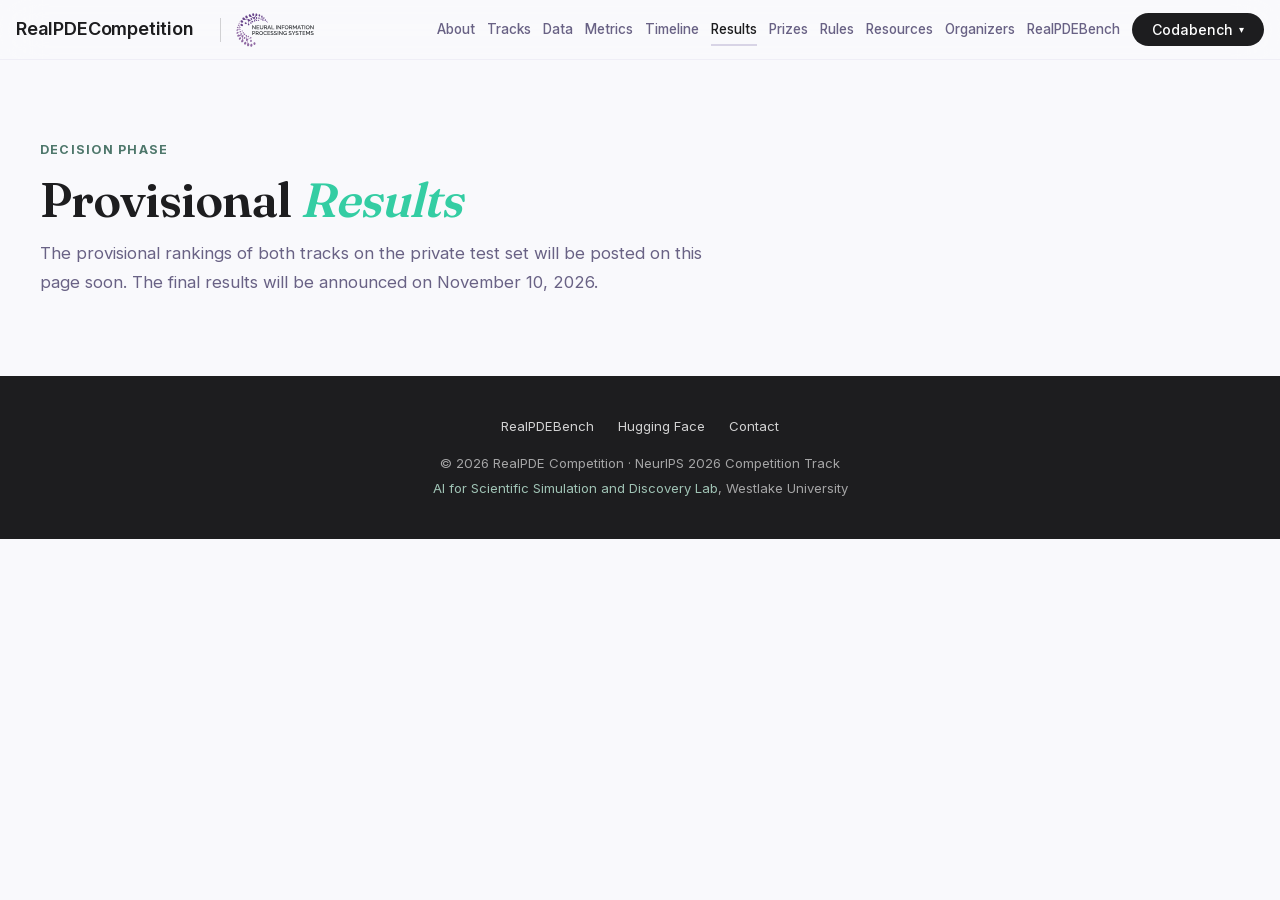
==== results.html @ 7d71b5bf "decision phase: hero track buttons turn grey with no menu now that participation has closed; the Joi" ====
<!DOCTYPE html>
<html lang="en">
<head>
  <meta charset="UTF-8">
  <meta name="viewport" content="width=device-width, initial-scale=1.0">
  <title>Provisional Results — RealPDE Competition — NeurIPS 2026</title>
  <meta name="description" content="Provisional Decision Phase results of the NeurIPS 2026 RealPDE Competition: rankings and total scores of both tracks on the private test set, to be posted on this page.">
  <meta property="og:title" content="Provisional Results — RealPDE Competition">
  <meta property="og:description" content="Provisional Decision Phase results of the NeurIPS 2026 RealPDE Competition: rankings and total scores of both tracks on the private test set, to be posted on this page.">
  <meta property="og:type" content="website">
  <meta property="og:url" content="https://realpdecompetition.github.io/results.html">
  <meta name="twitter:card" content="summary">

  <link rel="preload" as="font" type="font/woff2" href="fonts/fraunces.woff2" crossorigin>
  <link rel="preload" as="font" type="font/woff2" href="fonts/inter.woff2" crossorigin>
  <style>
    @font-face { font-family: 'Fraunces'; font-style: normal; font-weight: 400 700; font-display: swap; src: url('fonts/fraunces.woff2') format('woff2'); }
    @font-face { font-family: 'Inter'; font-style: normal; font-weight: 400 700; font-display: swap; src: url('fonts/inter.woff2') format('woff2'); }
  </style>
  <link rel="stylesheet" href="styles.css">
</head>
<body>

<!-- ==================== NAVBAR ==================== -->
<nav class="navbar">
  <div class="navbar-inner">
    <div class="navbar-brand-group">
      <a href="./" class="navbar-brand">RealPDECompetition</a>
      <span class="navbar-brand-sep" aria-hidden="true"></span>
      <a class="navbar-conf-logo" href="https://neurips.cc/" target="_blank" rel="noopener" aria-label="NeurIPS">
        <img src="img/neurips-logo.svg" alt="NeurIPS, Neural Information Processing Systems">
      </a>
    </div>
    <button class="nav-toggle" type="button" aria-label="Menu" aria-expanded="false" aria-controls="nav-links">
      <span></span><span></span><span></span>
    </button>
    <div class="nav-links" id="nav-links">
      <a href="./#about">About</a>
      <a href="./#tracks">Tracks</a>
      <a href="./#data">Data</a>
      <a href="./#metrics">Metrics</a>
      <a href="./#timeline">Timeline</a>
      <a href="results.html" aria-current="page">Results</a>
      <a href="./#prizes">Prizes</a>
      <a href="./#rules">Rules</a>
      <a href="./#resources">Resources</a>
      <a href="./#organizers">Organizers</a>
      <a href="https://realpdebench.github.io" target="_blank">RealPDEBench</a>
      <div class="nav-submit">
        <button type="button" class="btn-nav nav-submit-toggle" aria-haspopup="true">Codabench <span class="nav-caret" aria-hidden="true">▾</span></button>
        <div class="nav-submit-menu" role="menu">
          <div class="nav-submit-group" role="presentation">Track 1 · Sim2Real</div>
          <span class="nav-submit-closed" role="menuitem" aria-disabled="true">Registration closed</span>
          <a href="https://www.codabench.org/competitions/17363/" target="_blank" rel="noopener" role="menuitem">Codabench</a>
          <div class="nav-submit-divider" role="separator"></div>
          <div class="nav-submit-group" role="presentation">Track 2 · LTTTA</div>
          <span class="nav-submit-closed" role="menuitem" aria-disabled="true">Registration closed</span>
          <a href="https://www.codabench.org/competitions/17385/" target="_blank" rel="noopener" role="menuitem">Codabench</a>
        </div>
      </div>
    </div>
  </div>
</nav>


<div class="rp-scale-outer">
<div class="rp-scale-inner">

<section class="section results-head" id="results">
  <div class="section-inner">
    <div class="section-label">Decision Phase</div>
    <h1 class="section-title">Provisional <em>Results</em></h1>
    <p class="section-subtitle">The provisional rankings of both tracks on the private test set will be posted on this page soon. The final results will be announced on November 10, 2026.</p>
  </div>
</section>

<!-- ==================== FOOTER ==================== -->
<footer>
  <div class="footer-inner">
    <div class="footer-links">
      <a href="https://realpdebench.github.io" target="_blank">RealPDEBench</a>
      <a href="https://huggingface.co/datasets/AI4Science-WestlakeU/RealPDEBench" target="_blank">Hugging Face</a>
      <a href="mailto:realpde-competition@googlegroups.com">Contact</a>
    </div>
    <p>&copy; 2026 RealPDE Competition &middot; NeurIPS 2026 Competition Track</p>
    <p style="margin-top: 4px;">
      <a href="https://ai4s.lab.westlake.edu.cn/" target="_blank" rel="noopener">AI for Scientific Simulation and Discovery Lab</a>, Westlake University
    </p>
  </div>
</footer>

</div>
</div>

<script src="script.js"></script>

</body>
</html>
---- styles.css ----
/* ========================================
   DESIGN TOKENS
   ======================================== */
:root {
  /* Color Palette (matching RealPDEBench) */
  --lavender-main: #D8D4E6;
  --lavender-light: #EBE9F5;
  --lavender-dark: #B6B1CA;
  --surface: #F9F9FC;
  --slate: #696285;
  --carbon: #1D1D1F;
  --platinum: #F5F5F7;

  /* Accent (low-saturation mint) */
  --mint-light: #BFD9CF;
  --mint-mid: #9FC2B4;
  --mint-dark: #4E776B;

  /* Accent (mint-green, matching RealPDEBench) */
  --accent: #4E776B;
  --accent-mid: #9FC2B4;
  --accent-bright: #34cda3;

  /* Medals */
  --gold: #D4A853;
  --silver: #A8A8A8;
  --bronze: #CD7F32;

  /* Typography */
  --font-sans: "Inter", -apple-system, BlinkMacSystemFont, "Segoe UI", Roboto, sans-serif;
  --font-serif: "Fraunces", ui-serif, Georgia, serif;

  /* Layout */
  --max-w: 1200px;
  --spacing-xl: 120px;
  --spacing-lg: 80px;
  --spacing-md: 40px;
  --spacing-sm: 24px;
}

/* ========================================
   RESET & BASE
   ======================================== */
*, *::before, *::after { box-sizing: border-box; margin: 0; padding: 0; }
html { scroll-behavior: smooth; }

body {
  font-family: var(--font-sans);
  color: var(--carbon);
  background: var(--surface);
  line-height: 1.6;
  -webkit-font-smoothing: antialiased;
  padding-top: 60px;
  /* clip (not hidden) so iOS Safari doesn't establish a scroll context that
     blocks vertical pan when combined with the rp-scale wrapper. */
  overflow-x: clip;
}

h1, h2, h3, h4 {
  font-family: var(--font-serif);
  font-optical-sizing: auto;
  line-height: 1.15;
}

a { color: var(--accent); text-decoration: none; }
a:hover { text-decoration: underline; }
img { max-width: 100%; display: block; }

::selection {
  background: var(--lavender-main);
  color: var(--carbon);
}

/* ========================================
   NAVBAR
   ======================================== */
.navbar {
  position: fixed;
  top: 0; left: 0; right: 0;
  z-index: 1000;
  background: rgba(249, 249, 252, 0.85);
  backdrop-filter: blur(20px);
  -webkit-backdrop-filter: blur(20px);
  border-bottom: 1px solid rgba(216, 212, 230, 0.3);
  height: 60px;
}

.navbar-inner {
  max-width: 1400px;
  margin: 0 auto;
  padding: 0 24px;
  height: 100%;
  display: flex;
  align-items: center;
  justify-content: space-between;
}

/* Brand + official NeurIPS lockup co-brand (original colors) */
.navbar-brand-group { display: flex; align-items: center; gap: 14px; min-width: 0; }
.navbar-brand-sep { width: 1px; height: 24px; background: rgba(29, 29, 31, 0.18); flex: none; }
.navbar-conf-logo { display: block; flex: none; }
.navbar-conf-logo img { display: block; height: 36px; width: auto; }

.navbar-brand {
  font-family: var(--font-sans);
  font-weight: 600;
  font-size: 1.125rem;
  color: var(--carbon);
  text-decoration: none;
  white-space: nowrap;
  letter-spacing: -0.01em;
  margin-right: 24px;
}

.nav-links {
  display: flex;
  gap: 24px;
  align-items: center;
}

.nav-links a {
  font-size: 0.875rem;
  font-weight: 500;
  color: var(--slate);
  text-decoration: none;
  position: relative;
  transition: color 0.2s ease;
}

.nav-links a:hover {
  color: var(--carbon);
  text-decoration: none;
}

/* Underline hover animation (matching RealPDEBench) */
.nav-links a:not(.btn-nav)::after {
  content: '';
  position: absolute;
  bottom: -6px;
  left: 0; right: 0;
  height: 2px;
  background: var(--lavender-main);
  transform: scaleX(0);
  transition: transform 0.3s ease;
}

.nav-links a:not(.btn-nav):hover::after {
  transform: scaleX(1);
}

/* Nav CTA button — pill-shaped, carbon */
.nav-links .btn-nav {
  background: var(--carbon);
  color: #fff;
  padding: 8px 20px;
  border-radius: 100px;
  font-weight: 500;
  transition: all 0.3s ease;
}

.nav-links .btn-nav:hover {
  transform: scale(1.02);
  box-shadow: 0 6px 20px rgba(29, 29, 31, 0.2);
  color: #fff;
}

/* Submit dropdown — single-line light rows per track */
.nav-submit { position: relative; display: inline-flex; }
.nav-submit-toggle {
  display: inline-flex; align-items: center; gap: 6px;
  border: none; cursor: pointer; font-family: inherit;
  font-size: 0.875rem; font-weight: 500;
}
.nav-caret { font-size: 0.7em; line-height: 1; transition: transform 0.3s ease; }
.nav-submit:hover .nav-caret,
.nav-submit:focus-within .nav-caret { transform: rotate(180deg); }

.nav-submit-menu {
  position: absolute; top: 100%; right: 0;
  margin-top: 12px; min-width: 236px;
  background: #fff;
  border: 1px solid rgba(216, 212, 230, 0.6);
  border-radius: 16px;
  box-shadow: 0 16px 40px rgba(29, 29, 31, 0.14);
  padding: 8px;
  display: flex; flex-direction: column; gap: 4px;
  opacity: 0; visibility: hidden; transform: translateY(-6px);
  transition: opacity 0.2s ease, transform 0.2s ease, visibility 0.2s;
  z-index: 200;
}
.nav-submit-menu::before {
  content: ''; position: absolute; top: -12px; left: 0; right: 0; height: 12px;
}
.nav-submit:hover .nav-submit-menu,
.nav-submit:focus-within .nav-submit-menu {
  opacity: 1; visibility: visible; transform: translateY(0);
}

.nav-submit-menu a {
  display: block;
  padding: 10px 14px; border-radius: 11px;
  font-size: 0.9rem; font-weight: 600; color: var(--carbon);
  text-decoration: none; white-space: nowrap;
}
.nav-links .nav-submit-menu a::after { display: none; }
.nav-submit-menu a:hover { background: var(--lavender-light); color: var(--carbon); }
.nav-submit-menu .nav-submit-closed {
  display: block;
  padding: 10px 14px; border-radius: 11px;
  font-size: 0.9rem; font-weight: 600; color: rgba(29, 29, 31, 0.45);
  white-space: nowrap; cursor: default;
}
.nav-submit-group {
  padding: 8px 14px 2px;
  font-size: 0.68rem; font-weight: 700; letter-spacing: 0.08em;
  text-transform: uppercase; color: var(--mint-dark);
}
.nav-submit-divider { height: 1px; margin: 4px 8px 0; background: var(--lavender-light); }

@media (max-width: 1200px) {
  .nav-submit { position: static; display: block; }
  .nav-submit-toggle { display: none; }
  .nav-submit-menu {
    position: static; opacity: 1; visibility: visible; transform: none;
    margin: 0; min-width: 0; padding: 0;
    background: transparent; border: none; box-shadow: none;
  }
  .nav-submit-menu::before { display: none; }
  .nav-links .nav-submit-menu a { padding: 14px 24px; border-radius: 0; }
  .nav-submit-menu a:hover { background: var(--lavender-light); }
}

/* Menu open: pin the page so a swipe over the drawer can't scroll the content behind it.
   overscroll-behavior on the drawer only covers the case where the drawer itself scrolls;
   WebKit still chains a swipe through to the page when the drawer has nothing to scroll,
   so the lock has to come from the page side. */
html.nav-open, html.nav-open body { overflow: hidden; }

/* Mobile hamburger */
.nav-toggle {
  display: none;
  background: none;
  border: none;
  cursor: pointer;
  padding: 8px;
}

.nav-toggle span {
  display: block;
  width: 20px;
  height: 2px;
  background: var(--carbon);
  margin: 4px 0;
  border-radius: 2px;
  transition: 0.2s;
}

/* ========================================
   BUTTONS (matching RealPDEBench)
   ======================================== */
.btn {
  display: inline-flex;
  align-items: center;
  gap: 10px;
  padding: 14px 32px;
  border-radius: 100px;
  font-weight: 500;
  font-size: 1rem;
  transition: all 0.3s ease;
  text-decoration: none;
  border: none;
  cursor: pointer;
}

.btn:hover { text-decoration: none; }

.btn-primary {
  background: var(--carbon);
  color: #fff;
}

.btn-primary:hover {
  transform: scale(1.02);
  box-shadow: 0 10px 30px rgba(29, 29, 31, 0.2);
  color: #fff;
}

.btn-outline {
  color: var(--slate);
  background: transparent;
  border: 2px solid var(--lavender-main);
  padding: 12px 32px;
}

.btn-outline:hover {
  background: var(--lavender-light);
  border-color: var(--lavender-dark);
  color: var(--carbon);
}

/* ========================================
   HERO
   ======================================== */
.hero {
  padding: 64px 24px var(--spacing-lg);
  position: relative;
  /* x stays clipped (flow canvas edges); y must stay visible so the
     hero CTA cascade can hang below the section edge */
  overflow-x: clip;
  overflow-y: visible;
  z-index: 2;
}

#hero-flow {
  position: absolute;
  top: 0;
  left: 0;
  width: 100%;
  height: 100%;
  pointer-events: none;
  z-index: 0;
}

.hero-inner {
  position: relative;
  z-index: 1;
  max-width: var(--max-w);
  margin: 0 auto;
}

/* Subtle gradient background */
.hero::before {
  content: '';
  position: absolute;
  inset: 0;
  background: radial-gradient(ellipse 80% 60% at 30% 40%, rgba(216, 212, 230, 0.35) 0%, transparent 70%);
  pointer-events: none;
}

/* Section pre-label */
/* Solid mint pill: as plain slate text this line disappeared into the flow-field
   background, and the NeurIPS venue is the hero's strongest credential. */
.hero-badge {
  display: inline-flex;
  align-items: center;
  gap: 9px;
  color: #fff;
  background: var(--accent-bright);
  font-size: 1.05rem;
  font-weight: 700;
  text-transform: uppercase;
  letter-spacing: 0.1em;
  padding: 11px 24px;
  border-radius: 100px;
  box-shadow: 0 8px 26px rgba(52, 205, 163, 0.38);
  margin-bottom: 26px;
}

.hero-badge svg { color: #fff; }

@media (max-width: 768px) {
  .hero-badge {
    font-size: 0.9rem;
    padding: 9px 18px;
    letter-spacing: 0.08em;
  }
}

.hero h1 {
  font-family: var(--font-serif);
  font-size: clamp(3rem, 11vw, 8.5rem);
  font-weight: 500;
  letter-spacing: -0.025em;
  line-height: 0.95;
  margin: 0.4rem 0 1.5rem;
  color: var(--carbon);
}
.hero h1 br { display: block; }

.hero h1 .hero-gradient-mint {
  background: linear-gradient(135deg,
    var(--mint-light) 0%,
    var(--mint-mid) 55%,
    var(--mint-dark) 100%);
  -webkit-background-clip: text;
  -webkit-text-fill-color: transparent;
  background-clip: text;
  color: transparent;
}

.hero-sub {
  font-size: clamp(1.05rem, 2vw, 1.35rem);
  color: var(--carbon);
  opacity: 0.7;
  max-width: 760px;
  line-height: 2.0;
  font-weight: 500;
  margin-bottom: 2rem;
}

/* Per-line faint white wash so canvas particles still show through, but text contrast lifts.
   box-decoration-break: clone hugs each wrapped line individually. */
.hero-sub-text {
  background: rgba(255, 255, 255, 0.20);
  padding: 4px 12px;
  border-radius: 4px;
  -webkit-box-decoration-break: clone;
  box-decoration-break: clone;
  -webkit-backdrop-filter: blur(5px);
  backdrop-filter: blur(5px);
}

/* Countdown */
.countdown-wrap {
  display: flex;
  gap: 14px;
  margin-bottom: 2.5rem;
  flex-wrap: wrap;
}

.countdown-item {
  background: white;
  border-radius: 14px;
  padding: 14px 20px;
  min-width: 88px;
  text-align: center;
  box-shadow: 0 2px 12px rgba(0, 0, 0, 0.05);
  border: 1px solid var(--lavender-light);
}

.countdown-num {
  font-family: var(--font-serif);
  font-size: 2rem;
  font-weight: 700;
  color: var(--carbon);
  line-height: 1;
}

.countdown-label {
  font-size: 0.72rem;
  color: var(--slate);
  text-transform: uppercase;
  letter-spacing: 0.06em;
  margin-top: 4px;
}

.countdown-target {
  font-size: 0.88rem;
  color: var(--slate);
  margin-bottom: 10px;
  font-weight: 500;
}

.hero-actions {
  display: flex;
  gap: 1rem;
  flex-wrap: wrap;
}

/* Hero CTA cascade: click a track button to reveal Register (form) + Codabench */
.cta-cascade { position: relative; display: inline-flex; width: 270px; }
.cta-toggle {
  display: inline-flex; align-items: center; justify-content: center; gap: 8px;
  width: 100%;
  text-transform: uppercase;
  letter-spacing: 0.05em;
  font-size: 0.92rem;
}
.cta-caret { font-size: 0.95em; line-height: 1; transition: transform 0.3s ease; }
.cta-cascade.open .cta-caret { transform: rotate(180deg); }
.cta-menu {
  position: absolute; top: 100%; left: 0;
  padding-top: 8px; width: 100%;
  display: flex; flex-direction: column; gap: 6px;
  z-index: 150;
  pointer-events: none;
}
.cta-cascade.open .cta-menu,
.cta-cascade:focus-within .cta-menu { pointer-events: auto; }
.cta-menu > a,
.cta-menu > .cta-soon {
  display: block; width: 100%; box-sizing: border-box;
  padding: 14px 20px; border-radius: 100px;
  background: var(--carbon); color: #fff;
  font-size: 1rem; font-weight: 500;
  text-decoration: none; white-space: nowrap; text-align: center;
  opacity: 0; visibility: hidden; transform: translateY(-10px);
  transition: all 0.3s ease;
}
.cta-menu > *:nth-child(2) { transition-delay: 0.06s; }
.cta-cascade.open .cta-menu > a,
.cta-cascade.open .cta-menu > .cta-soon,
.cta-cascade:focus-within .cta-menu > a,
.cta-cascade:focus-within .cta-menu > .cta-soon {
  opacity: 1; visibility: visible; transform: translateY(0);
}
.cta-cascade:focus-within .cta-caret { transform: rotate(180deg); }
.cta-menu > .cta-closed { background: rgba(29, 29, 31, 0.45); cursor: default; }
@media (hover: hover) and (pointer: fine) {
  .cta-cascade:hover .cta-menu { pointer-events: auto; }
  .cta-cascade:hover .cta-menu > a,
  .cta-cascade:hover .cta-menu > .cta-soon {
    opacity: 1; visibility: visible; transform: translateY(0);
  }
  .cta-cascade:hover .cta-caret { transform: rotate(180deg); }
}
.cta-menu > a:hover {
  transform: scale(1.02);
  box-shadow: 0 10px 30px rgba(29, 29, 31, 0.2);
  color: #fff;
}
.cta-soon { opacity: 0.55; cursor: not-allowed; }

.tag-row {
  display: flex;
  gap: 8px;
  margin-top: 1.5rem;
  flex-wrap: wrap;
}

.tag {
  font-size: 0.72rem;
  font-weight: 600;
  padding: 4px 10px;
  border-radius: 6px;
  background: rgba(52, 205, 163, 0.1);
  color: var(--accent-bright);
  border: 1px solid rgba(52, 205, 163, 0.18);
}

/* ========================================
   SECTIONS
   ======================================== */
.section {
  padding: var(--spacing-lg) 24px;
}

.section-inner {
  max-width: var(--max-w);
  margin: 0 auto;
}

.section-alt { background: var(--lavender-light); }
.section-title em {
  font-style: italic;
  font-weight: inherit;
  color: var(--accent-bright);
}

.section-label {
  font-size: 0.78rem;
  font-weight: 700;
  text-transform: uppercase;
  letter-spacing: 0.1em;
  color: var(--accent);
  margin-bottom: 12px;
}

.section-title {
  font-size: clamp(1.8rem, 4vw, 3rem);
  font-weight: 600;
  letter-spacing: -0.02em;
  margin-bottom: 12px;
}

.section-subtitle {
  color: var(--slate);
  margin-bottom: var(--spacing-md);
  max-width: 700px;
  font-size: 1.05rem;
  line-height: 1.7;
}

/* Centered variant */
.text-center { text-align: center; }
.section-title.text-center + .section-subtitle {
  margin-left: auto;
  margin-right: auto;
}

/* ========================================
   FEATURE / INFO CARDS
   ======================================== */
.features-grid {
  display: grid;
  grid-template-columns: repeat(auto-fit, minmax(300px, 1fr));
  gap: 24px;
}

.feature-card {
  background: white;
  border-radius: 20px;
  padding: 32px;
  border: 1px solid var(--lavender-light);
  transition: transform 0.2s, box-shadow 0.2s;
  position: relative;
  overflow: hidden;
}

.feature-card:hover {
  transform: translateY(-3px);
  box-shadow: 0 12px 32px rgba(0, 0, 0, 0.06);
}

.feature-icon {
  position: absolute;
  bottom: -20px;
  right: -20px;
  width: 80%;
  height: 80%;
  display: flex;
  align-items: center;
  justify-content: center;
  font-size: 10rem;
  opacity: 0.08;
  pointer-events: none;
  color: var(--carbon);
  filter: grayscale(1);
}

.feature-card h3 {
  font-size: 1.15rem;
  margin-bottom: 10px;
}

.feature-card p {
  font-size: 0.9rem;
  color: var(--slate);
  line-height: 1.65;
}

/* ========================================
   CITATION
   ======================================== */
.cite-grid {
  display: grid;
  grid-template-columns: repeat(auto-fit, minmax(340px, 1fr));
  gap: 24px;
}

.cite-card {
  background: white;
  border-radius: 20px;
  border: 1px solid var(--lavender-light);
  padding: 24px 24px 20px;
  display: flex;
  flex-direction: column;
}

.cite-card-head {
  display: flex;
  align-items: flex-start;
  gap: 12px;
  margin-bottom: 14px;
}

.cite-card-head h3 {
  font-size: 1.1rem;
  margin-bottom: 2px;
}

.cite-venue {
  display: block;
  font-size: 0.78rem;
  font-weight: 600;
  letter-spacing: 0.02em;
  color: var(--mint-dark);
}

.cite-actions {
  margin-left: auto;
  flex-shrink: 0;
  display: flex;
  align-items: center;
  gap: 8px;
}

.cite-repo {
  display: inline-flex;
  align-items: center;
  gap: 6px;
  border: 1px solid var(--lavender-main);
  border-radius: 100px;
  padding: 6px 14px;
  color: var(--slate);
  font-size: 0.78rem;
  font-weight: 500;
  text-decoration: none;
  transition: all 0.2s ease;
}

.cite-repo:hover {
  border-color: var(--accent);
  color: var(--accent);
}

.cite-repo-icon {
  width: 14px;
  height: 14px;
  flex-shrink: 0;
}

/* .cite-copy carries its own margin-left:auto for the no-sibling case; inside the
   action row that would shove the two buttons apart. */
.cite-actions .cite-copy {
  margin-left: 0;
}

.cite-copy {
  margin-left: auto;
  flex-shrink: 0;
  border: 1px solid var(--lavender-main);
  background: transparent;
  color: var(--slate);
  border-radius: 100px;
  padding: 6px 16px;
  font-family: inherit;
  font-size: 0.78rem;
  font-weight: 500;
  cursor: pointer;
  transition: all 0.2s ease;
}

.cite-copy:hover {
  border-color: var(--mint-mid);
  color: var(--mint-dark);
}

.cite-copy.copied {
  background: var(--accent-bright);
  border-color: var(--accent-bright);
  color: #fff;
}

.cite-bib {
  flex: 1;
  margin: 0;
  background: var(--surface);
  border: 1px solid var(--lavender-light);
  border-radius: 12px;
  padding: 16px 18px;
  font-family: var(--font-mono, "SFMono-Regular", monospace);
  font-size: 0.72rem;
  line-height: 1.6;
  color: var(--carbon);
  white-space: pre-wrap;
  word-break: break-word;
}

/* ========================================
   TRACKS
   ======================================== */
.tracks-grid {
  display: grid;
  grid-template-columns: 1fr 1fr;
  gap: 28px;
}

.track-card {
  background: white;
  border-radius: 20px;
  padding: 36px;
  border: 1px solid var(--lavender-light);
  position: relative;
  overflow: hidden;
}

.track-card::before {
  content: '';
  position: absolute;
  top: 0; left: 0; right: 0;
  height: 4px;
}

.track-card--sim2real::before { background: linear-gradient(90deg, var(--carbon), var(--slate)); }
.track-card--lttta::before { background: linear-gradient(90deg, var(--mint-dark), var(--mint-mid)); }

.track-tag {
  display: inline-block;
  font-size: 0.72rem;
  font-weight: 700;
  text-transform: uppercase;
  letter-spacing: 0.08em;
  padding: 4px 10px;
  border-radius: 6px;
  margin-bottom: 14px;
}

.track-tag--purple { background: rgba(78, 119, 107, 0.1); color: var(--accent); }
.track-tag--mint { background: rgba(78, 119, 107, 0.1); color: var(--mint-dark); }

.track-card h3 { font-size: 1.3rem; margin-bottom: 12px; }
.track-card p { font-size: 0.9rem; color: var(--slate); line-height: 1.7; }
.track-card ul { margin-top: 14px; padding-left: 18px; font-size: 0.9rem; color: var(--slate); }
.track-card ul li { margin-bottom: 8px; line-height: 1.6; }

.track-cta {
  margin-top: 22px;
  padding-top: 20px;
  border-top: 1px solid var(--lavender-light);
}

.tracks-register-note {
  color: var(--slate);
  margin: 0 0 var(--spacing-md);
  max-width: 760px;
  font-size: 0.95rem;
  line-height: 1.7;
}
.tracks-register-note strong { color: var(--mint-dark); font-weight: 600; }

.btn-mint-outline {
  color: var(--mint-dark);
  background: transparent;
  border: 2px solid var(--mint-mid);
  padding: 10px 24px;
  font-size: 0.85rem;
}

.btn-mint-outline:hover {
  background: rgba(78, 119, 107, 0.08);
  border-color: var(--mint-dark);
  color: var(--mint-dark);
}

.track-cta-note {
  margin-top: 12px;
  font-size: 0.8rem;
  color: var(--slate);
  line-height: 1.6;
}

/* ========================================
   TIMELINE
   ======================================== */
.timeline { position: relative; padding-left: 36px; }

.timeline::before {
  content: '';
  position: absolute;
  left: 11px; top: 8px; bottom: 8px;
  width: 2px;
  background: var(--lavender-main);
  border-radius: 1px;
}

.timeline-item { position: relative; margin-bottom: 32px; }
.timeline-item:last-child { margin-bottom: 0; }

.timeline-dot {
  position: absolute;
  left: -36px; top: 4px;
  width: 22px; height: 22px;
  border-radius: 50%;
  background: white;
  border: 2.5px solid var(--lavender-dark);
  display: flex;
  align-items: center;
  justify-content: center;
}

.timeline-dot--done { background: var(--carbon); border-color: var(--carbon); }
.timeline-dot--done::after { content: '\2713'; color: white; font-size: 0.7rem; font-weight: 700; }
.timeline-dot--active { border-color: var(--carbon); box-shadow: 0 0 0 4px rgba(29, 29, 31, 0.1); }

.timeline-date { font-size: 0.8rem; font-weight: 600; color: var(--slate); margin-bottom: 2px; }
.timeline-title { font-family: var(--font-serif); font-size: 1.1rem; font-weight: 600; margin-bottom: 4px; }
.timeline-desc { font-size: 0.88rem; color: var(--slate); line-height: 1.6; }

/* ========================================
   PRIZES
   ======================================== */
.prizes-grid {
  display: grid;
  grid-template-columns: repeat(3, 1fr);
  gap: 24px;
  text-align: center;
}

.prize-card {
  background: white;
  border-radius: 20px;
  padding: 36px 24px;
  border: 1px solid var(--lavender-light);
  transition: transform 0.2s;
}

.prize-card:hover { transform: translateY(-3px); }
.prize-medal { font-size: 2.5rem; margin-bottom: 10px; }
.prize-rank {
  font-family: var(--font-serif);
  font-size: 2.6rem;
  font-weight: 400;
  color: var(--lavender-dark);
  line-height: 1;
  margin-bottom: 14px;
  letter-spacing: -0.01em;
}
.prize-place { font-family: var(--font-serif); font-weight: 700; font-size: 1.15rem; margin-bottom: 6px; }

.prize-amount {
  font-family: var(--font-serif);
  font-size: 1.8rem;
  font-weight: 700;
  margin-bottom: 4px;
}

.prize-amount--gold { color: var(--gold); }
.prize-amount--silver { color: var(--silver); }
.prize-amount--bronze { color: var(--bronze); }
.prize-note { font-size: 0.82rem; color: var(--slate); }

/* ========================================
   METRICS
   ======================================== */
.metrics-list {
  display: grid;
  grid-template-columns: repeat(auto-fit, minmax(320px, 1fr));
  gap: 20px;
}

.metric-item {
  background: white;
  border-radius: 16px;
  padding: 24px;
  border: 1px solid var(--lavender-light);
}

.metric-item h4 { font-size: 1rem; margin-bottom: 8px; }
.metric-item p { font-size: 0.85rem; color: var(--slate); line-height: 1.6; }

/* ========================================
   RULES TABLE
   ======================================== */
.rules-table {
  width: 100%;
  border-collapse: collapse;
  font-size: 0.9rem;
  background: white;
  border-radius: 16px;
  overflow: hidden;
  border: 1px solid var(--lavender-light);
}

.rules-table th {
  background: var(--lavender-light);
  text-align: left;
  padding: 14px 20px;
  font-weight: 600;
  font-size: 0.82rem;
  text-transform: uppercase;
  letter-spacing: 0.04em;
  color: var(--slate);
}

.rules-table td {
  padding: 14px 20px;
  border-top: 1px solid var(--lavender-light);
  color: var(--slate);
}

.rules-table tr:hover td { background: var(--platinum); }

/* ========================================
   IMPORTANT DATES (compact)
   ======================================== */
.dates-grid {
  display: grid;
  grid-template-columns: repeat(auto-fit, minmax(200px, 1fr));
  gap: 12px;
}

.date-card {
  background: white;
  border-radius: 12px;
  padding: 16px;
  border: 1px solid var(--lavender-light);
  text-align: center;
}

.date-card .date-val {
  font-family: var(--font-serif);
  font-size: 1rem;
  font-weight: 700;
  color: var(--carbon);
  margin-bottom: 4px;
}

.date-card .date-label { font-size: 0.8rem; color: var(--slate); }

/* ========================================
   FOOTER
   ======================================== */
/* Lab badge — organizers attribution */
.lab-badge-row { display: flex; justify-content: center; margin-top: 48px; }
.lab-badge {
  display: inline-flex; align-items: center; gap: 12px;
  padding: 10px 24px 10px 12px;
  background: #fff;
  border-radius: 100px;
  text-decoration: none;
  box-shadow: 0 2px 12px rgba(29, 29, 31, 0.06);
  transition: transform 0.2s ease, box-shadow 0.2s ease;
}
.lab-badge img { width: 36px; height: 36px; display: block; }
.lab-badge span { font-size: 0.95rem; font-weight: 600; color: var(--carbon); white-space: nowrap; }
.lab-badge:hover {
  transform: translateY(-2px);
  box-shadow: 0 10px 28px rgba(29, 29, 31, 0.1);
}
.lab-credit {
  text-align: center;
  font-size: 0.9rem;
  color: var(--slate);
  margin-top: 14px;
}

footer {
  background: var(--carbon);
  color: rgba(255, 255, 255, 0.6);
  padding: var(--spacing-md) 24px;
  text-align: center;
  font-size: 0.82rem;
}

footer a { color: var(--accent-mid); }

.footer-inner { max-width: var(--max-w); margin: 0 auto; }

.footer-links {
  display: flex;
  gap: 24px;
  justify-content: center;
  margin-bottom: 16px;
  flex-wrap: wrap;
}

.footer-links a { color: rgba(255, 255, 255, 0.8); text-decoration: none; }
.footer-links a:hover { color: white; }

/* ========================================
   UTILITIES
   ======================================== */
.mt-sm { margin-top: var(--spacing-sm); }
.mt-md { margin-top: var(--spacing-md); }
.mb-sm { margin-bottom: var(--spacing-sm); }
.divider { width: 60px; height: 3px; background: var(--lavender-main); margin: 20px auto; border-radius: 2px; }

/* ========================================
   COMPARE BAND (two side-by-side sliders at native 86×64 aspect)
   Ported from realpdebench: left card has REAL base + SIM overlay; right card mirrors.
   Container-bounded (no longer full-bleed) so each card stays small enough that
   native-resolution pixels stay crisp under image-rendering: pixelated.
   ======================================== */
.hero-compare-band {
  position: relative;
  margin: var(--spacing-md) auto calc(-0.5 * var(--spacing-lg));
  padding: 0;
  max-width: 1080px;
}
.rp-compare-grid {
  display: grid;
  grid-template-columns: 1fr 1fr;
  gap: 18px;
}
.rp-compare {
  position: relative;
  width: 100%;
  border-radius: 0;
  overflow: hidden;
  aspect-ratio: 86 / 54; /* native 86×64, crop ~5px top + 5px bottom via object-fit: cover */
  background: rgba(255, 255, 255, 0.55);
  border: 1px solid rgba(216, 212, 230, 0.55);
  cursor: ew-resize;
  /* Horizontal drag captured by pointermove; vertical pan stays with browser
     so the user can scroll the page through the slider on touch screens. */
  touch-action: pan-y;
  --rp-split: 25%;
}
.rp-compare img {
  position: absolute;
  inset: 0;
  width: 100%;
  height: 100%;
  object-fit: cover;
  image-rendering: pixelated;
  image-rendering: crisp-edges;
  user-select: none;
  -webkit-user-drag: none;
}
.rp-compare-overlay {
  position: absolute;
  inset: 0;
  clip-path: inset(0 calc(100% - var(--rp-split)) 0 0);
  z-index: 2;
}
.rp-compare-label {
  position: absolute;
  top: 18px;
  padding: 8px 14px;
  font-family: var(--font-sans);
  font-weight: 700;
  letter-spacing: 0.18em;
  text-transform: uppercase;
  font-size: clamp(0.95rem, 1.4vw, 1.2rem);
  color: rgba(255, 255, 255, 0.95);
  text-shadow: 0 1px 8px rgba(0, 0, 0, 0.55);
  user-select: none;
  pointer-events: none;
}
.rp-compare-label--base {
  right: 22px;
  z-index: 1;
}
.rp-compare-overlay .rp-compare-label--overlay {
  left: 22px;
  z-index: 3;
}
.rp-compare::after {
  content: "";
  position: absolute;
  top: 0;
  bottom: 0;
  left: var(--rp-split);
  width: 2px;
  transform: translateX(-1px);
  background: rgba(255, 255, 255, 0.92);
  box-shadow: 0 0 0 1px rgba(33, 33, 33, 0.12), 0 6px 18px rgba(0, 0, 0, 0.12);
  pointer-events: none;
  z-index: 6;
}
.rp-compare-handle {
  position: absolute;
  top: 0;
  bottom: 0;
  left: var(--rp-split);
  transform: translateX(-50%);
  width: 44px;
  outline: none;
  z-index: 5;
}
.rp-compare-handle::before {
  content: "";
  position: absolute;
  left: 50%;
  top: 50%;
  width: 34px;
  height: 34px;
  transform: translate(-50%, -50%);
  border-radius: 999px;
  background: rgba(249, 249, 252, 0.9);
  border: 1px solid rgba(216, 212, 230, 0.55);
  box-shadow: 0 10px 26px rgba(0, 0, 0, 0.18);
}
.rp-compare-handle::after {
  content: "";
  position: absolute;
  left: 50%;
  top: 50%;
  width: 14px;
  height: 14px;
  transform: translate(-50%, -50%);
  border-radius: 999px;
  background: rgba(105, 98, 133, 0.22);
  border: 1px solid rgba(105, 98, 133, 0.32);
}
.rp-compare-handle:focus-visible::before {
  box-shadow: 0 0 0 3px rgba(185, 175, 215, 0.55), 0 10px 26px rgba(0, 0, 0, 0.18);
}
.hero-compare-meta {
  margin: 0;
  padding: 14px 24px 18px;
  display: flex;
  flex-wrap: wrap;
  gap: 10px;
  align-items: baseline;
  justify-content: center;
  font-family: var(--font-mono, "SFMono-Regular", monospace);
  font-size: 0.82rem;
  color: var(--slate);
}
.hero-compare-meta__kicker {
  font-family: var(--font-sans);
  font-weight: 700;
  letter-spacing: 0.14em;
  text-transform: uppercase;
  color: var(--mint-dark);
  font-size: 0.7rem;
}
.hero-compare-meta__sep { color: var(--lavender-dark); }
.hero-compare-meta__hint {
  font-family: var(--font-sans);
  font-style: italic;
  color: var(--lavender-dark);
}

/* ========================================
   FLOW REGIME MAP
   ======================================== */
.regime-figure {
  max-width: 760px;
  margin: 64px auto 0;
  background: #fff;
  border: 1px solid rgba(216, 212, 230, 0.55);
  border-radius: 14px;
  padding: 36px 44px 28px;
}
.regime-title {
  font-family: var(--font-serif);
  font-size: 1.6rem;
  font-weight: 500;
  color: var(--carbon);
  text-align: center;
  margin: 0 0 28px;
}
.regime-title em {
  font-style: italic;
  color: var(--accent-bright);
}
.regime-plot {
  display: grid;
  grid-template-columns: 18px 36px 1fr;
  gap: 12px;
  align-items: stretch;
}
.regime-yaxis-label {
  writing-mode: vertical-rl;
  transform: rotate(180deg);
  font-family: var(--font-sans);
  font-size: 0.7rem;
  letter-spacing: 0.14em;
  text-transform: uppercase;
  color: var(--slate);
  align-self: center;
  justify-self: center;
}
.regime-yaxis {
  display: grid;
  grid-template-rows: repeat(5, 1fr);
  font-family: var(--font-mono, "SFMono-Regular", monospace);
  font-size: 0.72rem;
  color: var(--slate);
  text-align: right;
  align-items: center;
}
.regime-grid {
  display: grid;
  grid-template-columns: repeat(5, 1fr);
  grid-template-rows: repeat(5, 1fr);
  gap: 6px;
}
.regime-cell {
  background: var(--lavender-light);
  border-radius: 6px;
  aspect-ratio: 86 / 64;
  overflow: hidden;
  transition: transform 0.2s ease, box-shadow 0.2s ease;
}
.regime-cell:hover {
  transform: translateY(-1px);
  box-shadow: 0 4px 14px rgba(33, 33, 33, 0.10);
}
.regime-cell--gif { padding: 0; background: #fff; }
.regime-cell--gif img {
  width: 100%;
  height: 100%;
  display: block;
  object-fit: cover;
  image-rendering: pixelated;
  image-rendering: crisp-edges;
}
.regime-xaxis {
  display: grid;
  grid-template-columns: repeat(5, 1fr);
  gap: 6px;
  margin-top: 10px;
  /* Indent to align under regime-grid: 18px label col + 12px gap + 36px values + 12px gap */
  padding-left: calc(18px + 12px + 36px + 12px);
  font-family: var(--font-mono, "SFMono-Regular", monospace);
  font-size: 0.72rem;
  color: var(--slate);
  text-align: center;
}
.regime-xaxis-label {
  font-family: var(--font-sans);
  font-size: 0.7rem;
  letter-spacing: 0.14em;
  text-transform: uppercase;
  color: var(--slate);
  text-align: center;
  margin-top: 8px;
  padding-left: calc(18px + 12px + 36px + 12px);
}
.regime-caption {
  font-size: 0.85rem;
  color: var(--slate);
  text-align: center;
  margin-top: 24px;
  font-style: italic;
  line-height: 1.55;
}

/* ========================================
   ORGANIZERS
   ======================================== */
.organizer-group-title {
  text-align: center;
  font-family: var(--font-serif);
  font-weight: 600;
  font-size: 1.05rem;
  color: var(--slate);
  margin: 56px 0 24px;
  letter-spacing: 0.12em;
  text-transform: uppercase;
}
.organizer-group-title:first-of-type { margin-top: 36px; }

/* Featured (Lead Organizer) */
.organizer-featured {
  max-width: 760px;
  margin: 0 auto;
}
.organizer-card {
  background: white;
  border: 1px solid rgba(216, 212, 230, 0.55);
  border-radius: 14px;
  padding: 22px 20px 20px;
  text-align: center;
  transition: transform 0.2s ease, box-shadow 0.2s ease, border-color 0.2s ease;
}
.organizer-card:hover {
  transform: translateY(-3px);
  box-shadow: 0 14px 36px rgba(0, 0, 0, 0.07);
  border-color: var(--lavender-main);
}
.organizer-card--featured {
  display: grid;
  grid-template-columns: 200px 1fr;
  gap: 28px;
  text-align: left;
  padding: 28px 32px;
  align-items: center;
}
.organizer-body { min-width: 0; }

/* Photo sizing — rounded-square instead of circle for varied headshots */
.organizer-photo {
  width: 128px;
  height: 128px;
  object-fit: cover;
  border-radius: 14px;
  margin: 0 auto 14px;
  display: block;
  background: var(--lavender-light);
  box-shadow: 0 6px 18px rgba(105, 98, 133, 0.08);
}
.organizer-photo--lg {
  width: 144px;
  height: 144px;
  border-radius: 14px;
}
.organizer-photo--xl {
  width: 200px;
  height: 200px;
  border-radius: 16px;
  margin: 0;
}

.organizer-name {
  font-family: var(--font-serif);
  font-weight: 600;
  font-size: 1.05rem;
  color: var(--carbon);
  margin-bottom: 4px;
  line-height: 1.3;
}
.organizer-name--lg {
  font-size: 1.6rem;
  margin-bottom: 6px;
}
.organizer-affil {
  font-size: 0.82rem;
  color: var(--slate);
  line-height: 1.45;
  margin-bottom: 8px;
}
.organizer-affil--lg {
  font-size: 0.95rem;
  margin-bottom: 12px;
}
.organizer-role {
  font-size: 0.75rem;
  color: var(--accent);
  font-style: italic;
  line-height: 1.5;
}
.organizer-role--lead {
  font-style: normal;
  font-size: 0.82rem;
  color: var(--slate);
  margin-top: 12px;
  padding-top: 12px;
  border-top: 1px solid rgba(216, 212, 230, 0.6);
}
.organizer-bio {
  font-size: 0.92rem;
  color: var(--slate);
  line-height: 1.6;
  margin: 10px 0 0;
  text-align: left;
}
.organizer-bio--sm {
  font-size: 0.82rem;
  line-height: 1.55;
  margin-top: 10px;
}

/* Grids — flex so the orphan tail row centers */
.organizer-grid {
  display: flex;
  flex-wrap: wrap;
  justify-content: center;
  gap: 22px;
  max-width: 1100px;
  margin: 0 auto;
}
.organizer-grid--contrib > .organizer-card {
  flex: 0 1 220px;
  max-width: 240px;
}
.organizer-grid--advisor > .organizer-card {
  flex: 0 1 245px;
  max-width: 260px;
}

/* "Coming Soon" disabled-style buttons */
.btn.is-soon, .btn-nav.is-soon {
  opacity: 0.55;
  pointer-events: none;
  cursor: not-allowed;
}
.footer-soon {
  color: rgba(255, 255, 255, 0.4);
  font-size: 0.85rem;
}

@media (max-width: 640px) {
  .organizer-card--featured {
    grid-template-columns: 1fr;
    text-align: center;
    padding: 24px 20px;
  }
  .organizer-photo--xl {
    margin: 0 auto;
    width: 160px;
    height: 160px;
  }
  .organizer-bio { text-align: center; }
}

/* Anchor offset for fixed nav */
section[id] { scroll-margin-top: 76px; }

/* ========================================
   RESPONSIVE
   ======================================== */
/* The nav carries 11 links and the Codabench menu: tighten it below 1400px so it never reaches the
   NeurIPS lockup, and switch to the hamburger at 1200px. */
@media (max-width: 1399px) {
  .nav-links { gap: 18px; }
  .navbar-brand { margin-right: 12px; }
}

@media (max-width: 1280px) {
  .navbar-inner { padding: 0 16px; }
  .nav-links { gap: 12px; }
  .nav-links a { font-size: 0.85rem; }
}

@media (max-width: 1200px) {
  .nav-links {
    display: none;
    position: absolute;
    top: 60px; left: 0; right: 0;
    background: rgba(249, 249, 252, 0.98);
    backdrop-filter: blur(20px);
    -webkit-backdrop-filter: blur(20px);
    flex-direction: column;
    align-items: stretch;
    gap: 0;
    padding: 16px 0;
    border-bottom: 1px solid rgba(216, 212, 230, 0.3);
    box-shadow: 0 8px 32px rgba(0, 0, 0, 0.08);
  }
  .nav-links.open {
    display: flex;
    max-height: calc(100vh - 60px);
    /* dvh excludes the in-app browser's dynamic bottom chrome (WeChat etc.);
       vh above is the fallback for engines that don't support dvh */
    max-height: calc(100dvh - 60px);
    overflow-y: auto;
    overscroll-behavior: contain;
    -webkit-overflow-scrolling: touch;
  }
  /* Registering is the reason people open this menu, so the track CTAs lead it and stay
     visible on any phone height. They sit last in source order for the desktop dropdown. */
  .nav-links .nav-submit {
    order: -1;
    margin-bottom: 8px;
    padding-bottom: 8px;
    border-bottom: 1px solid var(--lavender-light);
  }
  .nav-links a { padding: 14px 24px; font-size: 1rem; }
  .nav-links a::after { display: none; }
  .nav-links a:not(.btn-nav):hover { background: var(--lavender-light); }
  .nav-links .btn-nav { margin: 8px 24px; text-align: center; }
  .nav-toggle { display: block; }
}

@media (max-width: 768px) {
  .tracks-grid { grid-template-columns: 1fr; }
  .prizes-grid { grid-template-columns: 1fr; }
  .countdown-item { min-width: 68px; padding: 10px 14px; }
  .countdown-num { font-size: 1.5rem; }
  .hero h1 { font-size: clamp(2rem, 5vw, 3.5rem); }
  .section-title { font-size: clamp(1.5rem, 3.5vw, 2.2rem); }
}



/* ========================================
   PROPORTIONAL CONTENT SCALE (mirrors realpdebench)
   Below 768px viewport, lock layout at 768px and scale-down via transform.
   Navbar stays at viewport width (fixed position, outside the scale wrapper).
   ======================================== */
.rp-scale-outer { position: relative; }
.rp-scale-outer.rp-scale-active { overflow: clip; }
.rp-scale-outer.rp-scale-active .rp-scale-inner {
  width: 768px;
  transform: scale(var(--rp-page-scale, 1));
  transform-origin: top left;
}

/* ========================================
   RESULTS PAGE (results.html) and its entry points
   ======================================== */
.hero-results { margin: 4px 0 22px; }
.hero-results-link {
  display: inline-flex;
  align-items: center;
  gap: 8px;
  font-weight: 600;
  font-size: 1rem;
  color: var(--mint-dark);
  background: rgba(52, 205, 163, 0.12);
  border: 1px solid var(--mint-mid);
  padding: 9px 20px;
  border-radius: 100px;
  text-decoration: none;
  transition: background 0.2s ease, border-color 0.2s ease;
}
.hero-results-link:hover {
  background: rgba(52, 205, 163, 0.2);
  border-color: var(--mint-dark);
  color: var(--mint-dark);
  text-decoration: none;
}

.nav-links a[aria-current="page"] { color: var(--carbon); }
.nav-links a[aria-current="page"]::after { transform: scaleX(1); }

.results-head { padding-bottom: var(--spacing-md); }
.results-status {
  max-width: 760px;
  background: white;
  border: 1px solid var(--lavender-main);
  border-left: 4px solid var(--accent-bright);
  border-radius: 12px;
  padding: 16px 22px;
  color: var(--slate);
  line-height: 1.7;
}
.results-status strong { color: var(--carbon); }

.results-grid {
  display: grid;
  grid-template-columns: 1fr 1fr;
  gap: 32px;
  align-items: start;
}
.results-track-title { font-size: 1.45rem; font-weight: 600; margin-bottom: 14px; }
.results-table th, .results-table td { padding: 12px 16px; }
.results-table .results-place {
  width: 64px;
  text-align: center;
  font-family: var(--font-serif);
  font-weight: 600;
  color: var(--carbon);
}
.results-table .results-num { text-align: right; font-variant-numeric: tabular-nums; white-space: nowrap; }
.results-table td.results-num { color: var(--carbon); font-weight: 500; }
.results-table td.results-sd { color: var(--slate); font-weight: 400; }
.results-acct { color: var(--slate); font-size: 0.88em; }

.results-notes dl { max-width: 820px; margin-top: 8px; }
.results-notes dt { font-weight: 700; color: var(--mint-dark); margin-top: 18px; }
.results-notes dd { margin: 4px 0 0; color: var(--slate); line-height: 1.75; }
.results-notes ul { margin: 8px 0 0 20px; }
.results-notes li { margin-top: 6px; }
.results-foot { margin-top: 28px; color: var(--slate); max-width: 820px; line-height: 1.7; }

@media (max-width: 1100px) {
  .results-grid { grid-template-columns: 1fr; }
}
.results-foot a { white-space: nowrap; }

/* Hero track buttons after participation closed: plain grey, no menu */
.btn-closed {
  width: 270px;
  justify-content: center;
  text-transform: uppercase;
  letter-spacing: 0.05em;
  font-size: 0.92rem;
  background: #E3E3E8;
  color: #9A98A6;
  cursor: default;
}
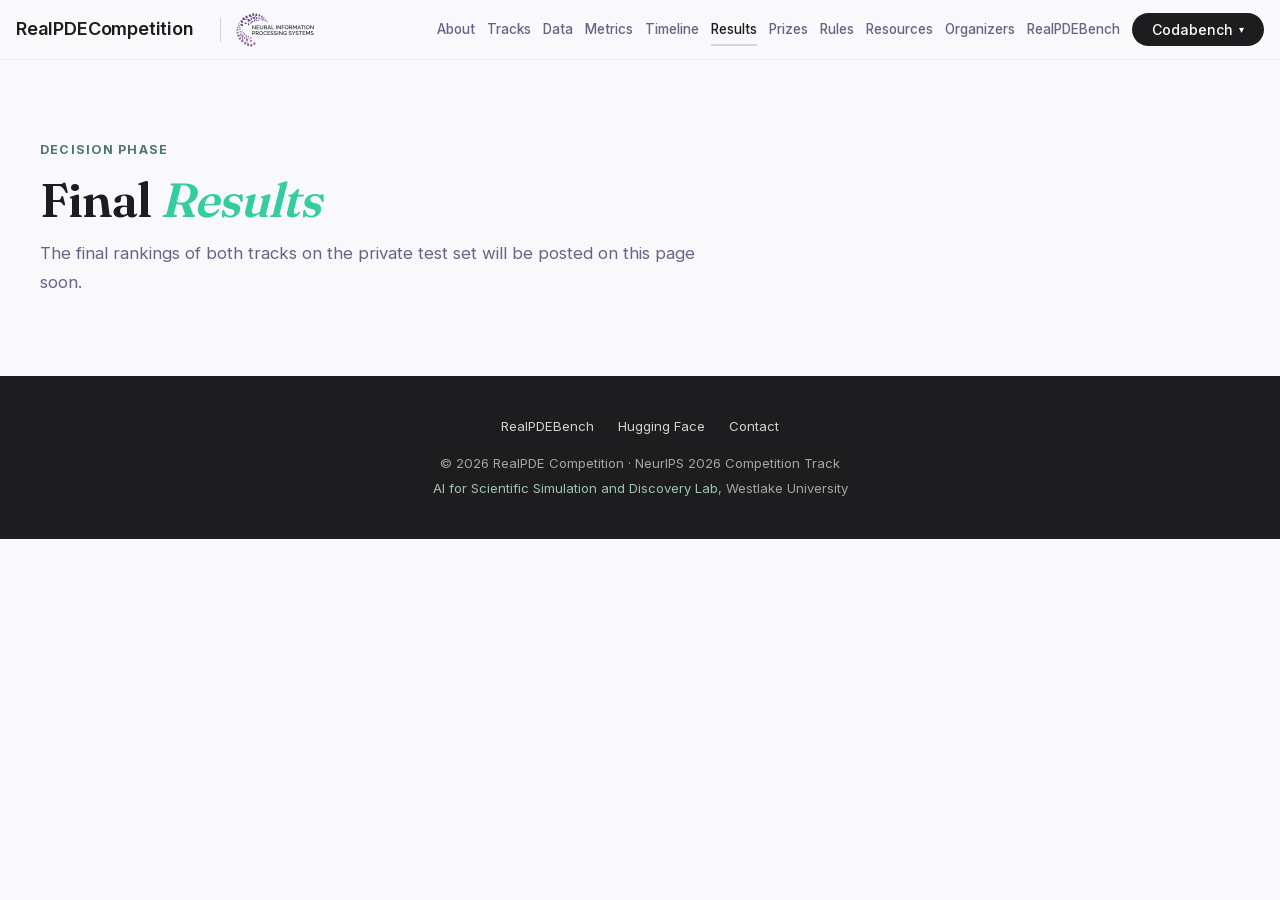
==== commit 8235b492: "results placeholder: the page title and notice now speak of the final rankings, to be posted soon, w" ====
--- a/results.html
+++ b/results.html
@@ -3,10 +3,10 @@
 <head>
   <meta charset="UTF-8">
   <meta name="viewport" content="width=device-width, initial-scale=1.0">
-  <title>Provisional Results — RealPDE Competition — NeurIPS 2026</title>
-  <meta name="description" content="Provisional Decision Phase results of the NeurIPS 2026 RealPDE Competition: rankings and total scores of both tracks on the private test set, to be posted on this page.">
-  <meta property="og:title" content="Provisional Results — RealPDE Competition">
-  <meta property="og:description" content="Provisional Decision Phase results of the NeurIPS 2026 RealPDE Competition: rankings and total scores of both tracks on the private test set, to be posted on this page.">
+  <title>Final Results — RealPDE Competition — NeurIPS 2026</title>
+  <meta name="description" content="Final Decision Phase results of the NeurIPS 2026 RealPDE Competition: rankings and total scores of both tracks on the private test set, to be posted on this page.">
+  <meta property="og:title" content="Final Results — RealPDE Competition">
+  <meta property="og:description" content="Final Decision Phase results of the NeurIPS 2026 RealPDE Competition: rankings and total scores of both tracks on the private test set, to be posted on this page.">
   <meta property="og:type" content="website">
   <meta property="og:url" content="https://realpdecompetition.github.io/results.html">
   <meta name="twitter:card" content="summary">
@@ -69,8 +69,8 @@
 <section class="section results-head" id="results">
   <div class="section-inner">
     <div class="section-label">Decision Phase</div>
-    <h1 class="section-title">Provisional <em>Results</em></h1>
-    <p class="section-subtitle">The provisional rankings of both tracks on the private test set will be posted on this page soon. The final results will be announced on November 10, 2026.</p>
+    <h1 class="section-title">Final <em>Results</em></h1>
+    <p class="section-subtitle">The final rankings of both tracks on the private test set will be posted on this page soon.</p>
   </div>
 </section>
 
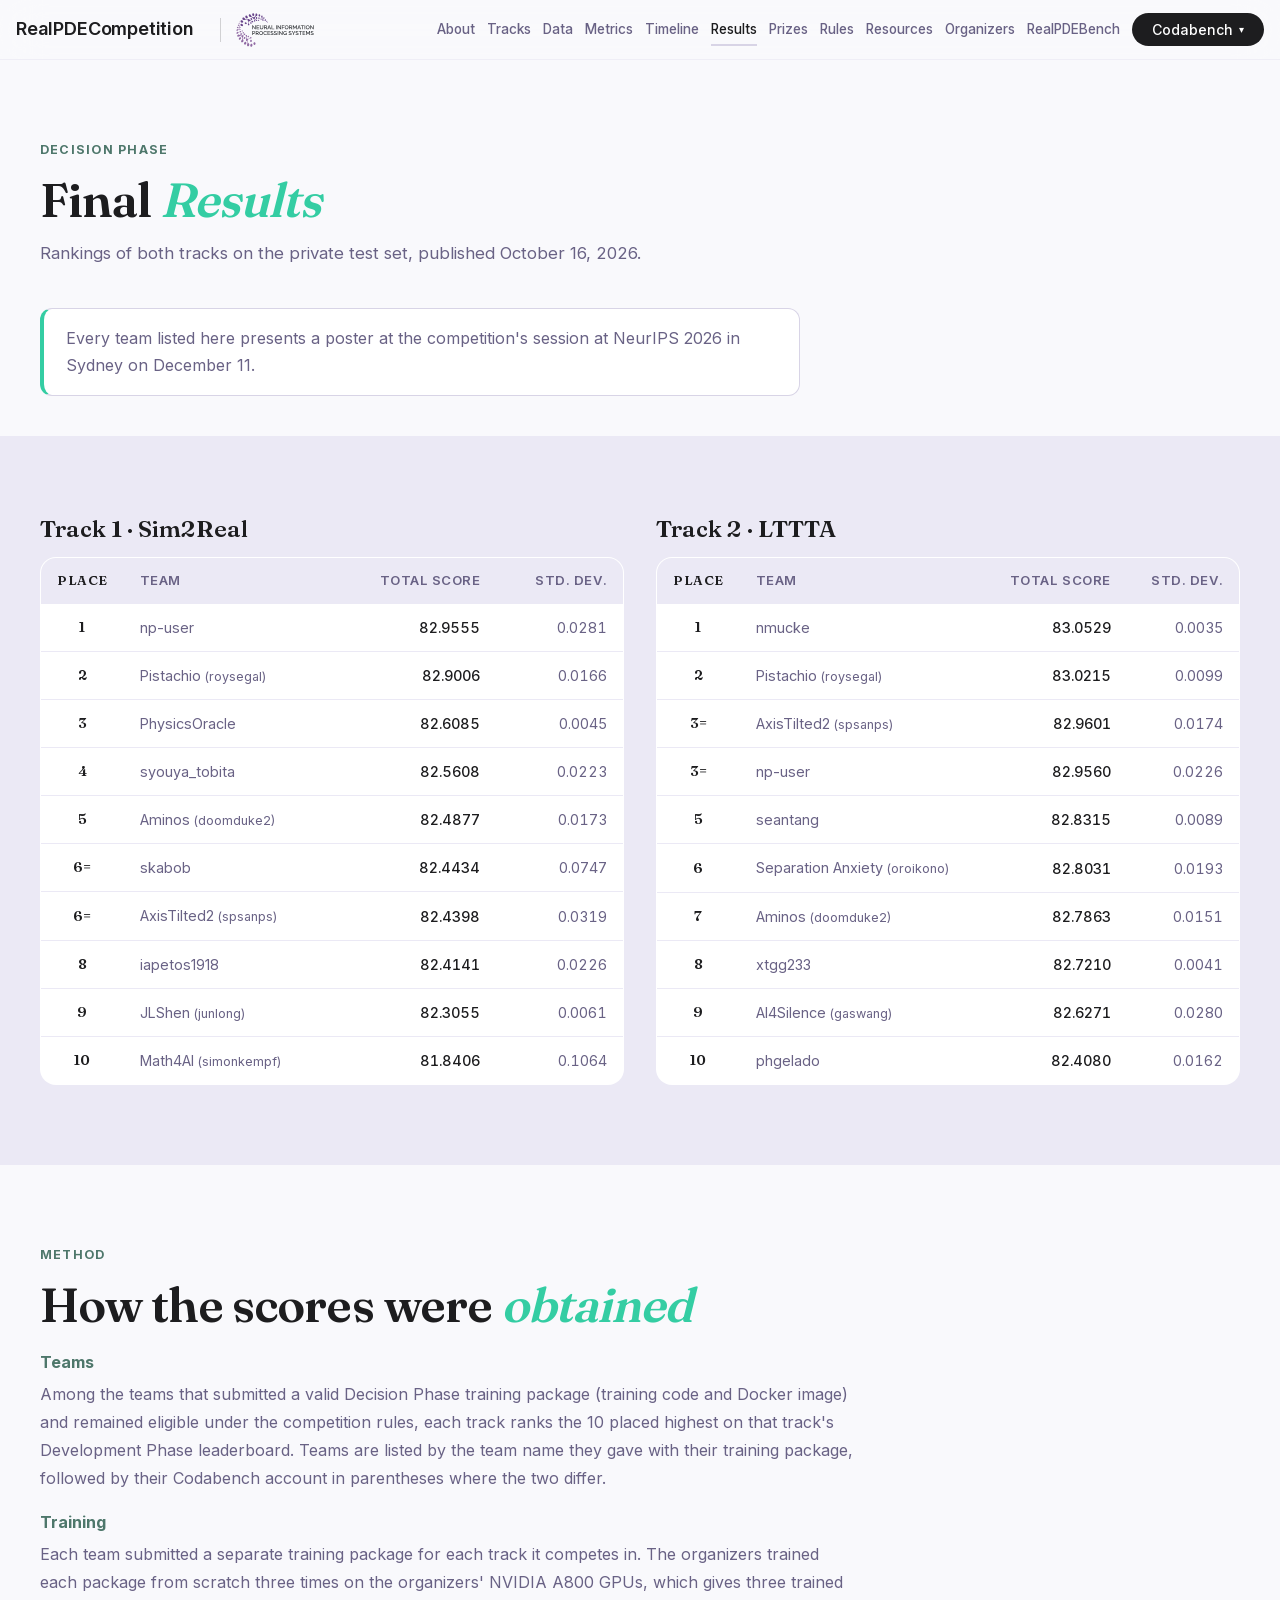
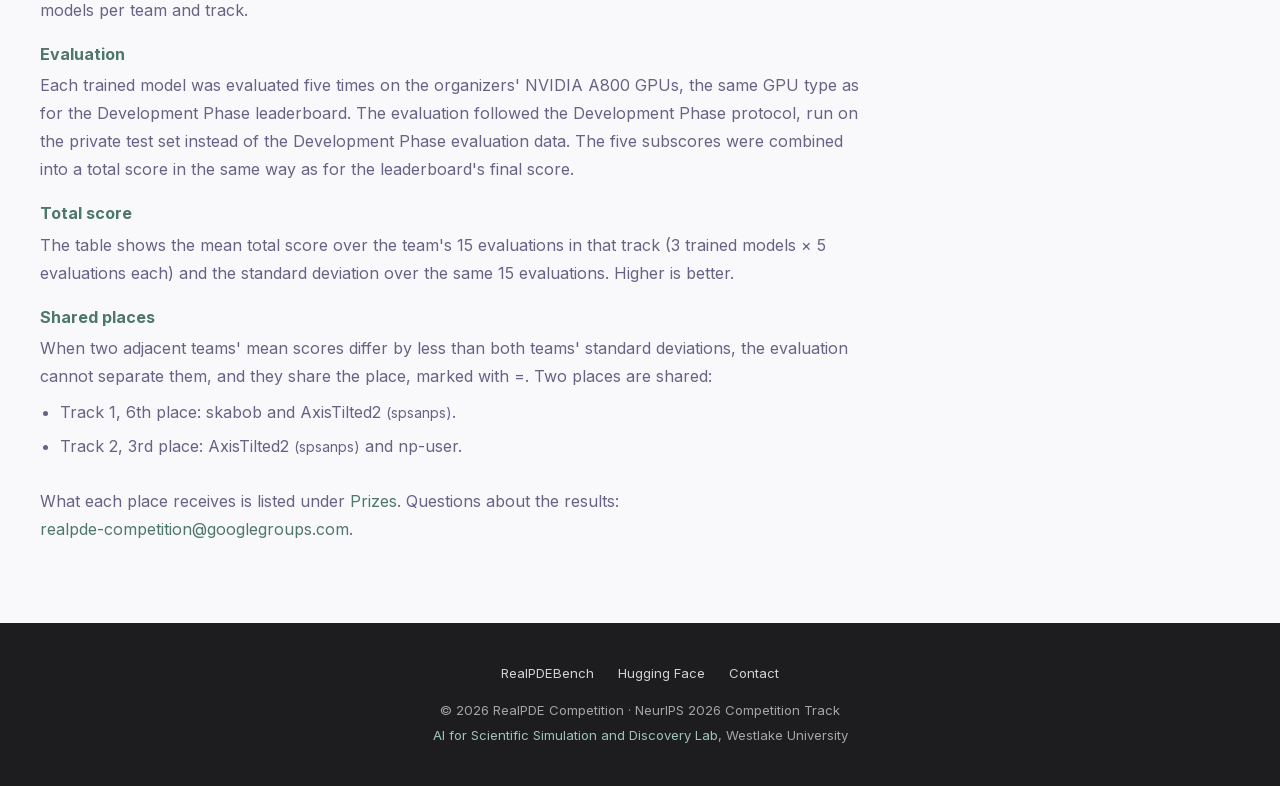
==== commit 14d241cb: "final results: results.html lists both tracks' Decision Phase rankings on the private test set (mean" ====
--- a/results.html
+++ b/results.html
@@ -4,9 +4,9 @@
   <meta charset="UTF-8">
   <meta name="viewport" content="width=device-width, initial-scale=1.0">
   <title>Final Results — RealPDE Competition — NeurIPS 2026</title>
-  <meta name="description" content="Final Decision Phase results of the NeurIPS 2026 RealPDE Competition: rankings and total scores of both tracks on the private test set, to be posted on this page.">
+  <meta name="description" content="Final Decision Phase results of the NeurIPS 2026 RealPDE Competition: rankings and total scores of both tracks on the private test set.">
   <meta property="og:title" content="Final Results — RealPDE Competition">
-  <meta property="og:description" content="Final Decision Phase results of the NeurIPS 2026 RealPDE Competition: rankings and total scores of both tracks on the private test set, to be posted on this page.">
+  <meta property="og:description" content="Final Decision Phase results of the NeurIPS 2026 RealPDE Competition: rankings and total scores of both tracks on the private test set.">
   <meta property="og:type" content="website">
   <meta property="og:url" content="https://realpdecompetition.github.io/results.html">
   <meta name="twitter:card" content="summary">
@@ -70,7 +70,80 @@
   <div class="section-inner">
     <div class="section-label">Decision Phase</div>
     <h1 class="section-title">Final <em>Results</em></h1>
-    <p class="section-subtitle">The final rankings of both tracks on the private test set will be posted on this page soon.</p>
+    <p class="section-subtitle">Rankings of both tracks on the private test set, published October 16, 2026.</p>
+    <div class="results-status">
+      <p>Every team listed here presents a poster at the competition's session at NeurIPS 2026 in Sydney on December 11.</p>
+    </div>
+  </div>
+</section>
+
+<section class="section section-alt">
+  <div class="section-inner results-grid">
+      <div class="results-track">
+        <h2 class="results-track-title">Track 1 · Sim2Real</h2>
+        <table class="rules-table results-table">
+          <thead>
+            <tr><th class="results-place">Place</th><th>Team</th><th class="results-num">Total score</th><th class="results-num">Std. dev.</th></tr>
+          </thead>
+          <tbody>
+          <tr><td class="results-place">1</td><td>np-user</td><td class="results-num">82.9555</td><td class="results-num results-sd">0.0281</td></tr>
+          <tr><td class="results-place">2</td><td>Pistachio <span class="results-acct">(roysegal)</span></td><td class="results-num">82.9006</td><td class="results-num results-sd">0.0166</td></tr>
+          <tr><td class="results-place">3</td><td>PhysicsOracle</td><td class="results-num">82.6085</td><td class="results-num results-sd">0.0045</td></tr>
+          <tr><td class="results-place">4</td><td>syouya_tobita</td><td class="results-num">82.5608</td><td class="results-num results-sd">0.0223</td></tr>
+          <tr><td class="results-place">5</td><td>Aminos <span class="results-acct">(doomduke2)</span></td><td class="results-num">82.4877</td><td class="results-num results-sd">0.0173</td></tr>
+          <tr><td class="results-place">6=</td><td>skabob</td><td class="results-num">82.4434</td><td class="results-num results-sd">0.0747</td></tr>
+          <tr><td class="results-place">6=</td><td>AxisTilted2 <span class="results-acct">(spsanps)</span></td><td class="results-num">82.4398</td><td class="results-num results-sd">0.0319</td></tr>
+          <tr><td class="results-place">8</td><td>iapetos1918</td><td class="results-num">82.4141</td><td class="results-num results-sd">0.0226</td></tr>
+          <tr><td class="results-place">9</td><td>JLShen <span class="results-acct">(junlong)</span></td><td class="results-num">82.3055</td><td class="results-num results-sd">0.0061</td></tr>
+          <tr><td class="results-place">10</td><td>Math4AI <span class="results-acct">(simonkempf)</span></td><td class="results-num">81.8406</td><td class="results-num results-sd">0.1064</td></tr>
+          </tbody>
+        </table>
+      </div>
+      <div class="results-track">
+        <h2 class="results-track-title">Track 2 · LTTTA</h2>
+        <table class="rules-table results-table">
+          <thead>
+            <tr><th class="results-place">Place</th><th>Team</th><th class="results-num">Total score</th><th class="results-num">Std. dev.</th></tr>
+          </thead>
+          <tbody>
+          <tr><td class="results-place">1</td><td>nmucke</td><td class="results-num">83.0529</td><td class="results-num results-sd">0.0035</td></tr>
+          <tr><td class="results-place">2</td><td>Pistachio <span class="results-acct">(roysegal)</span></td><td class="results-num">83.0215</td><td class="results-num results-sd">0.0099</td></tr>
+          <tr><td class="results-place">3=</td><td>AxisTilted2 <span class="results-acct">(spsanps)</span></td><td class="results-num">82.9601</td><td class="results-num results-sd">0.0174</td></tr>
+          <tr><td class="results-place">3=</td><td>np-user</td><td class="results-num">82.9560</td><td class="results-num results-sd">0.0226</td></tr>
+          <tr><td class="results-place">5</td><td>seantang</td><td class="results-num">82.8315</td><td class="results-num results-sd">0.0089</td></tr>
+          <tr><td class="results-place">6</td><td>Separation Anxiety <span class="results-acct">(oroikono)</span></td><td class="results-num">82.8031</td><td class="results-num results-sd">0.0193</td></tr>
+          <tr><td class="results-place">7</td><td>Aminos <span class="results-acct">(doomduke2)</span></td><td class="results-num">82.7863</td><td class="results-num results-sd">0.0151</td></tr>
+          <tr><td class="results-place">8</td><td>xtgg233</td><td class="results-num">82.7210</td><td class="results-num results-sd">0.0041</td></tr>
+          <tr><td class="results-place">9</td><td>AI4Silence <span class="results-acct">(gaswang)</span></td><td class="results-num">82.6271</td><td class="results-num results-sd">0.0280</td></tr>
+          <tr><td class="results-place">10</td><td>phgelado</td><td class="results-num">82.4080</td><td class="results-num results-sd">0.0162</td></tr>
+          </tbody>
+        </table>
+      </div>
+  </div>
+</section>
+
+<section class="section" id="method">
+  <div class="section-inner results-notes">
+    <div class="section-label">Method</div>
+    <h2 class="section-title">How the scores were <em>obtained</em></h2>
+    <dl>
+      <dt>Teams</dt>
+      <dd>Among the teams that submitted a valid Decision Phase training package (training code and Docker image) and remained eligible under the competition rules, each track ranks the 10 placed highest on that track's Development Phase leaderboard. Teams are listed by the team name they gave with their training package, followed by their Codabench account in parentheses where the two differ.</dd>
+      <dt>Training</dt>
+      <dd>Each team submitted a separate training package for each track it competes in. The organizers trained each package from scratch three times on the organizers' NVIDIA A800 GPUs, which gives three trained models per team and track.</dd>
+      <dt>Evaluation</dt>
+      <dd>Each trained model was evaluated five times on the organizers' NVIDIA A800 GPUs, the same GPU type as for the Development Phase leaderboard. The evaluation followed the Development Phase protocol, run on the private test set instead of the Development Phase evaluation data. The five subscores were combined into a total score in the same way as for the leaderboard's final score.</dd>
+      <dt>Total score</dt>
+      <dd>The table shows the mean total score over the team's 15 evaluations in that track (3 trained models × 5 evaluations each) and the standard deviation over the same 15 evaluations. Higher is better.</dd>
+      <dt>Shared places</dt>
+      <dd>When two adjacent teams' mean scores differ by less than both teams' standard deviations, the evaluation cannot separate them, and they share the place, marked with =. Two places are shared:
+        <ul>
+          <li>Track 1, 6th place: skabob and AxisTilted2 <span class="results-acct">(spsanps)</span>.</li>
+          <li>Track 2, 3rd place: AxisTilted2 <span class="results-acct">(spsanps)</span> and np-user.</li>
+        </ul>
+      </dd>
+    </dl>
+    <p class="results-foot">What each place receives is listed under <a href="./#prizes">Prizes</a>. Questions about the results: <a href="mailto:realpde-competition@googlegroups.com">realpde-competition@googlegroups.com</a>.</p>
   </div>
 </section>
 
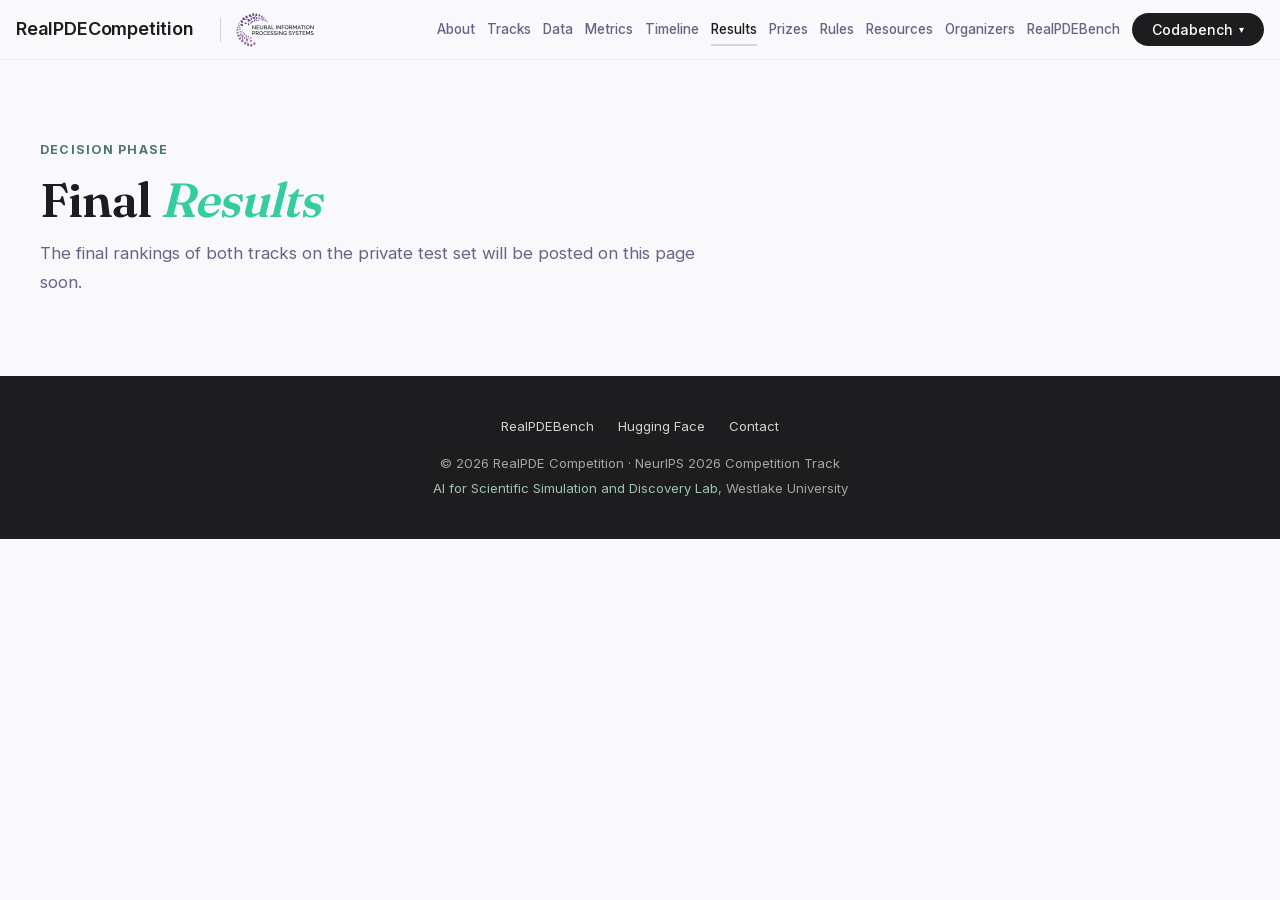
==== commit 4c3b0813: "Revert "final results: results.html lists both tracks' Decision Phase rankings on the private test s" ====
--- a/results.html
+++ b/results.html
@@ -4,9 +4,9 @@
   <meta charset="UTF-8">
   <meta name="viewport" content="width=device-width, initial-scale=1.0">
   <title>Final Results — RealPDE Competition — NeurIPS 2026</title>
-  <meta name="description" content="Final Decision Phase results of the NeurIPS 2026 RealPDE Competition: rankings and total scores of both tracks on the private test set.">
+  <meta name="description" content="Final Decision Phase results of the NeurIPS 2026 RealPDE Competition: rankings and total scores of both tracks on the private test set, to be posted on this page.">
   <meta property="og:title" content="Final Results — RealPDE Competition">
-  <meta property="og:description" content="Final Decision Phase results of the NeurIPS 2026 RealPDE Competition: rankings and total scores of both tracks on the private test set.">
+  <meta property="og:description" content="Final Decision Phase results of the NeurIPS 2026 RealPDE Competition: rankings and total scores of both tracks on the private test set, to be posted on this page.">
   <meta property="og:type" content="website">
   <meta property="og:url" content="https://realpdecompetition.github.io/results.html">
   <meta name="twitter:card" content="summary">
@@ -70,80 +70,7 @@
   <div class="section-inner">
     <div class="section-label">Decision Phase</div>
     <h1 class="section-title">Final <em>Results</em></h1>
-    <p class="section-subtitle">Rankings of both tracks on the private test set, published October 16, 2026.</p>
-    <div class="results-status">
-      <p>Every team listed here presents a poster at the competition's session at NeurIPS 2026 in Sydney on December 11.</p>
-    </div>
-  </div>
-</section>
-
-<section class="section section-alt">
-  <div class="section-inner results-grid">
-      <div class="results-track">
-        <h2 class="results-track-title">Track 1 · Sim2Real</h2>
-        <table class="rules-table results-table">
-          <thead>
-            <tr><th class="results-place">Place</th><th>Team</th><th class="results-num">Total score</th><th class="results-num">Std. dev.</th></tr>
-          </thead>
-          <tbody>
-          <tr><td class="results-place">1</td><td>np-user</td><td class="results-num">82.9555</td><td class="results-num results-sd">0.0281</td></tr>
-          <tr><td class="results-place">2</td><td>Pistachio <span class="results-acct">(roysegal)</span></td><td class="results-num">82.9006</td><td class="results-num results-sd">0.0166</td></tr>
-          <tr><td class="results-place">3</td><td>PhysicsOracle</td><td class="results-num">82.6085</td><td class="results-num results-sd">0.0045</td></tr>
-          <tr><td class="results-place">4</td><td>syouya_tobita</td><td class="results-num">82.5608</td><td class="results-num results-sd">0.0223</td></tr>
-          <tr><td class="results-place">5</td><td>Aminos <span class="results-acct">(doomduke2)</span></td><td class="results-num">82.4877</td><td class="results-num results-sd">0.0173</td></tr>
-          <tr><td class="results-place">6=</td><td>skabob</td><td class="results-num">82.4434</td><td class="results-num results-sd">0.0747</td></tr>
-          <tr><td class="results-place">6=</td><td>AxisTilted2 <span class="results-acct">(spsanps)</span></td><td class="results-num">82.4398</td><td class="results-num results-sd">0.0319</td></tr>
-          <tr><td class="results-place">8</td><td>iapetos1918</td><td class="results-num">82.4141</td><td class="results-num results-sd">0.0226</td></tr>
-          <tr><td class="results-place">9</td><td>JLShen <span class="results-acct">(junlong)</span></td><td class="results-num">82.3055</td><td class="results-num results-sd">0.0061</td></tr>
-          <tr><td class="results-place">10</td><td>Math4AI <span class="results-acct">(simonkempf)</span></td><td class="results-num">81.8406</td><td class="results-num results-sd">0.1064</td></tr>
-          </tbody>
-        </table>
-      </div>
-      <div class="results-track">
-        <h2 class="results-track-title">Track 2 · LTTTA</h2>
-        <table class="rules-table results-table">
-          <thead>
-            <tr><th class="results-place">Place</th><th>Team</th><th class="results-num">Total score</th><th class="results-num">Std. dev.</th></tr>
-          </thead>
-          <tbody>
-          <tr><td class="results-place">1</td><td>nmucke</td><td class="results-num">83.0529</td><td class="results-num results-sd">0.0035</td></tr>
-          <tr><td class="results-place">2</td><td>Pistachio <span class="results-acct">(roysegal)</span></td><td class="results-num">83.0215</td><td class="results-num results-sd">0.0099</td></tr>
-          <tr><td class="results-place">3=</td><td>AxisTilted2 <span class="results-acct">(spsanps)</span></td><td class="results-num">82.9601</td><td class="results-num results-sd">0.0174</td></tr>
-          <tr><td class="results-place">3=</td><td>np-user</td><td class="results-num">82.9560</td><td class="results-num results-sd">0.0226</td></tr>
-          <tr><td class="results-place">5</td><td>seantang</td><td class="results-num">82.8315</td><td class="results-num results-sd">0.0089</td></tr>
-          <tr><td class="results-place">6</td><td>Separation Anxiety <span class="results-acct">(oroikono)</span></td><td class="results-num">82.8031</td><td class="results-num results-sd">0.0193</td></tr>
-          <tr><td class="results-place">7</td><td>Aminos <span class="results-acct">(doomduke2)</span></td><td class="results-num">82.7863</td><td class="results-num results-sd">0.0151</td></tr>
-          <tr><td class="results-place">8</td><td>xtgg233</td><td class="results-num">82.7210</td><td class="results-num results-sd">0.0041</td></tr>
-          <tr><td class="results-place">9</td><td>AI4Silence <span class="results-acct">(gaswang)</span></td><td class="results-num">82.6271</td><td class="results-num results-sd">0.0280</td></tr>
-          <tr><td class="results-place">10</td><td>phgelado</td><td class="results-num">82.4080</td><td class="results-num results-sd">0.0162</td></tr>
-          </tbody>
-        </table>
-      </div>
-  </div>
-</section>
-
-<section class="section" id="method">
-  <div class="section-inner results-notes">
-    <div class="section-label">Method</div>
-    <h2 class="section-title">How the scores were <em>obtained</em></h2>
-    <dl>
-      <dt>Teams</dt>
-      <dd>Among the teams that submitted a valid Decision Phase training package (training code and Docker image) and remained eligible under the competition rules, each track ranks the 10 placed highest on that track's Development Phase leaderboard. Teams are listed by the team name they gave with their training package, followed by their Codabench account in parentheses where the two differ.</dd>
-      <dt>Training</dt>
-      <dd>Each team submitted a separate training package for each track it competes in. The organizers trained each package from scratch three times on the organizers' NVIDIA A800 GPUs, which gives three trained models per team and track.</dd>
-      <dt>Evaluation</dt>
-      <dd>Each trained model was evaluated five times on the organizers' NVIDIA A800 GPUs, the same GPU type as for the Development Phase leaderboard. The evaluation followed the Development Phase protocol, run on the private test set instead of the Development Phase evaluation data. The five subscores were combined into a total score in the same way as for the leaderboard's final score.</dd>
-      <dt>Total score</dt>
-      <dd>The table shows the mean total score over the team's 15 evaluations in that track (3 trained models × 5 evaluations each) and the standard deviation over the same 15 evaluations. Higher is better.</dd>
-      <dt>Shared places</dt>
-      <dd>When two adjacent teams' mean scores differ by less than both teams' standard deviations, the evaluation cannot separate them, and they share the place, marked with =. Two places are shared:
-        <ul>
-          <li>Track 1, 6th place: skabob and AxisTilted2 <span class="results-acct">(spsanps)</span>.</li>
-          <li>Track 2, 3rd place: AxisTilted2 <span class="results-acct">(spsanps)</span> and np-user.</li>
-        </ul>
-      </dd>
-    </dl>
-    <p class="results-foot">What each place receives is listed under <a href="./#prizes">Prizes</a>. Questions about the results: <a href="mailto:realpde-competition@googlegroups.com">realpde-competition@googlegroups.com</a>.</p>
+    <p class="section-subtitle">The final rankings of both tracks on the private test set will be posted on this page soon.</p>
   </div>
 </section>
 
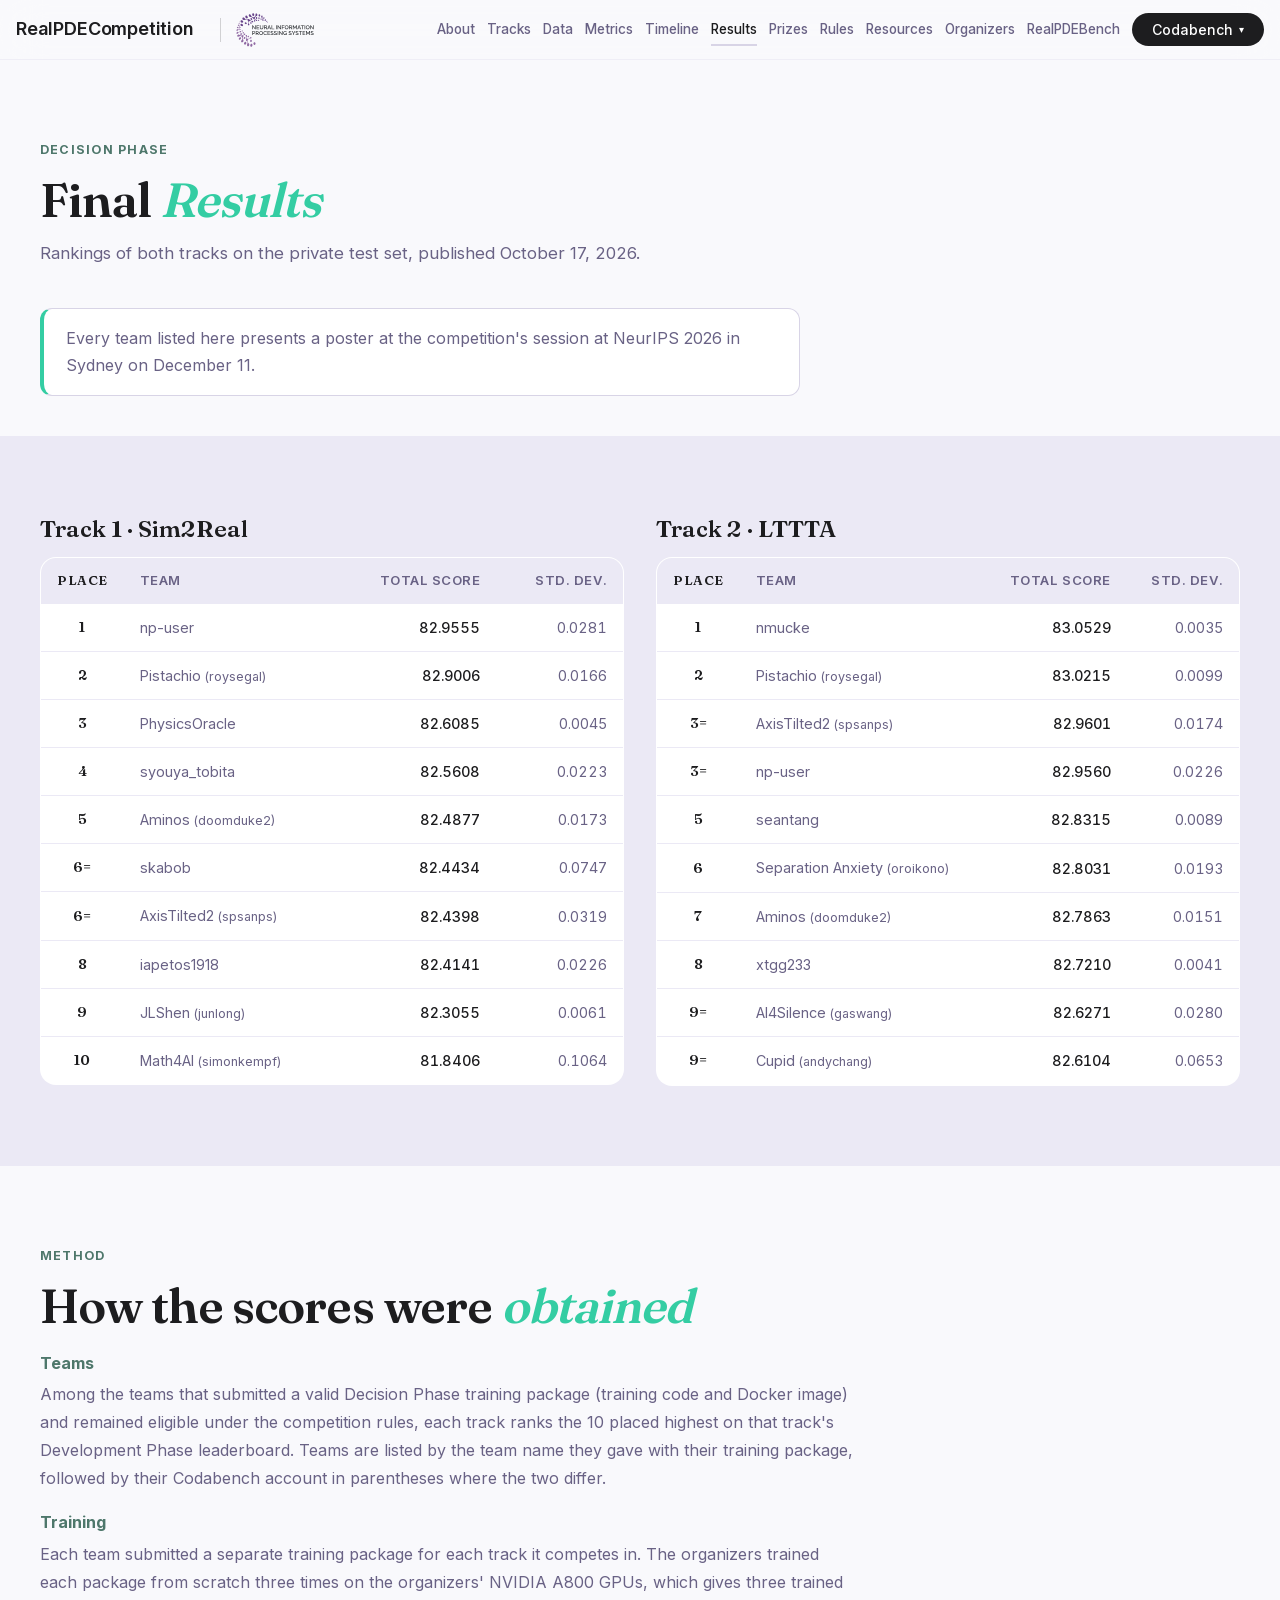
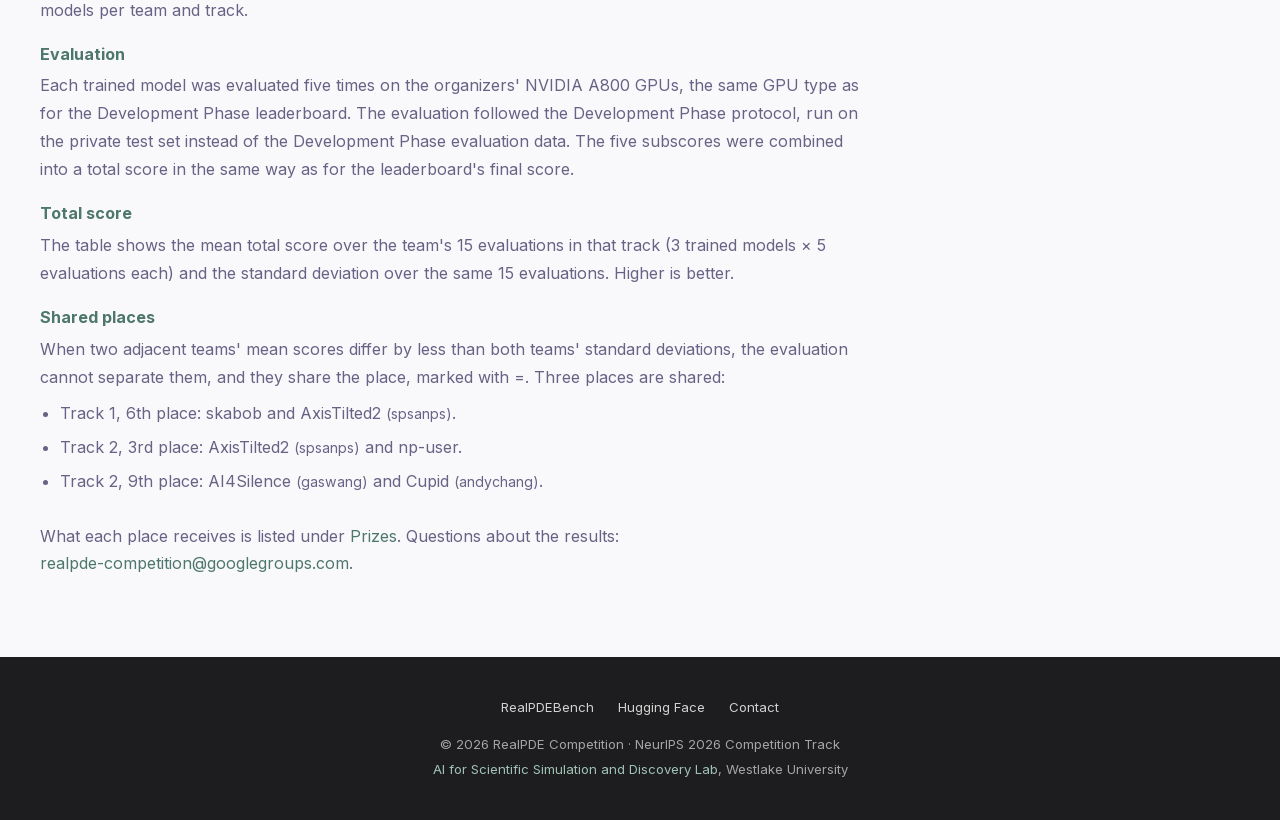
==== commit 19cbd72f: "final results: results.html lists both tracks' Decision Phase rankings on the private test set (mean" ====
--- a/results.html
+++ b/results.html
@@ -4,9 +4,9 @@
   <meta charset="UTF-8">
   <meta name="viewport" content="width=device-width, initial-scale=1.0">
   <title>Final Results — RealPDE Competition — NeurIPS 2026</title>
-  <meta name="description" content="Final Decision Phase results of the NeurIPS 2026 RealPDE Competition: rankings and total scores of both tracks on the private test set, to be posted on this page.">
+  <meta name="description" content="Final Decision Phase results of the NeurIPS 2026 RealPDE Competition: rankings and total scores of both tracks on the private test set.">
   <meta property="og:title" content="Final Results — RealPDE Competition">
-  <meta property="og:description" content="Final Decision Phase results of the NeurIPS 2026 RealPDE Competition: rankings and total scores of both tracks on the private test set, to be posted on this page.">
+  <meta property="og:description" content="Final Decision Phase results of the NeurIPS 2026 RealPDE Competition: rankings and total scores of both tracks on the private test set.">
   <meta property="og:type" content="website">
   <meta property="og:url" content="https://realpdecompetition.github.io/results.html">
   <meta name="twitter:card" content="summary">
@@ -70,7 +70,81 @@
   <div class="section-inner">
     <div class="section-label">Decision Phase</div>
     <h1 class="section-title">Final <em>Results</em></h1>
-    <p class="section-subtitle">The final rankings of both tracks on the private test set will be posted on this page soon.</p>
+    <p class="section-subtitle">Rankings of both tracks on the private test set, published October 17, 2026.</p>
+    <div class="results-status">
+      <p>Every team listed here presents a poster at the competition's session at NeurIPS 2026 in Sydney on December 11.</p>
+    </div>
+  </div>
+</section>
+
+<section class="section section-alt">
+  <div class="section-inner results-grid">
+      <div class="results-track">
+        <h2 class="results-track-title">Track 1 · Sim2Real</h2>
+        <table class="rules-table results-table">
+          <thead>
+            <tr><th class="results-place">Place</th><th>Team</th><th class="results-num">Total score</th><th class="results-num">Std. dev.</th></tr>
+          </thead>
+          <tbody>
+          <tr><td class="results-place">1</td><td>np-user</td><td class="results-num">82.9555</td><td class="results-num results-sd">0.0281</td></tr>
+          <tr><td class="results-place">2</td><td>Pistachio <span class="results-acct">(roysegal)</span></td><td class="results-num">82.9006</td><td class="results-num results-sd">0.0166</td></tr>
+          <tr><td class="results-place">3</td><td>PhysicsOracle</td><td class="results-num">82.6085</td><td class="results-num results-sd">0.0045</td></tr>
+          <tr><td class="results-place">4</td><td>syouya_tobita</td><td class="results-num">82.5608</td><td class="results-num results-sd">0.0223</td></tr>
+          <tr><td class="results-place">5</td><td>Aminos <span class="results-acct">(doomduke2)</span></td><td class="results-num">82.4877</td><td class="results-num results-sd">0.0173</td></tr>
+          <tr><td class="results-place">6=</td><td>skabob</td><td class="results-num">82.4434</td><td class="results-num results-sd">0.0747</td></tr>
+          <tr><td class="results-place">6=</td><td>AxisTilted2 <span class="results-acct">(spsanps)</span></td><td class="results-num">82.4398</td><td class="results-num results-sd">0.0319</td></tr>
+          <tr><td class="results-place">8</td><td>iapetos1918</td><td class="results-num">82.4141</td><td class="results-num results-sd">0.0226</td></tr>
+          <tr><td class="results-place">9</td><td>JLShen <span class="results-acct">(junlong)</span></td><td class="results-num">82.3055</td><td class="results-num results-sd">0.0061</td></tr>
+          <tr><td class="results-place">10</td><td>Math4AI <span class="results-acct">(simonkempf)</span></td><td class="results-num">81.8406</td><td class="results-num results-sd">0.1064</td></tr>
+          </tbody>
+        </table>
+      </div>
+      <div class="results-track">
+        <h2 class="results-track-title">Track 2 · LTTTA</h2>
+        <table class="rules-table results-table">
+          <thead>
+            <tr><th class="results-place">Place</th><th>Team</th><th class="results-num">Total score</th><th class="results-num">Std. dev.</th></tr>
+          </thead>
+          <tbody>
+          <tr><td class="results-place">1</td><td>nmucke</td><td class="results-num">83.0529</td><td class="results-num results-sd">0.0035</td></tr>
+          <tr><td class="results-place">2</td><td>Pistachio <span class="results-acct">(roysegal)</span></td><td class="results-num">83.0215</td><td class="results-num results-sd">0.0099</td></tr>
+          <tr><td class="results-place">3=</td><td>AxisTilted2 <span class="results-acct">(spsanps)</span></td><td class="results-num">82.9601</td><td class="results-num results-sd">0.0174</td></tr>
+          <tr><td class="results-place">3=</td><td>np-user</td><td class="results-num">82.9560</td><td class="results-num results-sd">0.0226</td></tr>
+          <tr><td class="results-place">5</td><td>seantang</td><td class="results-num">82.8315</td><td class="results-num results-sd">0.0089</td></tr>
+          <tr><td class="results-place">6</td><td>Separation Anxiety <span class="results-acct">(oroikono)</span></td><td class="results-num">82.8031</td><td class="results-num results-sd">0.0193</td></tr>
+          <tr><td class="results-place">7</td><td>Aminos <span class="results-acct">(doomduke2)</span></td><td class="results-num">82.7863</td><td class="results-num results-sd">0.0151</td></tr>
+          <tr><td class="results-place">8</td><td>xtgg233</td><td class="results-num">82.7210</td><td class="results-num results-sd">0.0041</td></tr>
+          <tr><td class="results-place">9=</td><td>AI4Silence <span class="results-acct">(gaswang)</span></td><td class="results-num">82.6271</td><td class="results-num results-sd">0.0280</td></tr>
+          <tr><td class="results-place">9=</td><td>Cupid <span class="results-acct">(andychang)</span></td><td class="results-num">82.6104</td><td class="results-num results-sd">0.0653</td></tr>
+          </tbody>
+        </table>
+      </div>
+  </div>
+</section>
+
+<section class="section" id="method">
+  <div class="section-inner results-notes">
+    <div class="section-label">Method</div>
+    <h2 class="section-title">How the scores were <em>obtained</em></h2>
+    <dl>
+      <dt>Teams</dt>
+      <dd>Among the teams that submitted a valid Decision Phase training package (training code and Docker image) and remained eligible under the competition rules, each track ranks the 10 placed highest on that track's Development Phase leaderboard. Teams are listed by the team name they gave with their training package, followed by their Codabench account in parentheses where the two differ.</dd>
+      <dt>Training</dt>
+      <dd>Each team submitted a separate training package for each track it competes in. The organizers trained each package from scratch three times on the organizers' NVIDIA A800 GPUs, which gives three trained models per team and track.</dd>
+      <dt>Evaluation</dt>
+      <dd>Each trained model was evaluated five times on the organizers' NVIDIA A800 GPUs, the same GPU type as for the Development Phase leaderboard. The evaluation followed the Development Phase protocol, run on the private test set instead of the Development Phase evaluation data. The five subscores were combined into a total score in the same way as for the leaderboard's final score.</dd>
+      <dt>Total score</dt>
+      <dd>The table shows the mean total score over the team's 15 evaluations in that track (3 trained models × 5 evaluations each) and the standard deviation over the same 15 evaluations. Higher is better.</dd>
+      <dt>Shared places</dt>
+      <dd>When two adjacent teams' mean scores differ by less than both teams' standard deviations, the evaluation cannot separate them, and they share the place, marked with =. Three places are shared:
+        <ul>
+          <li>Track 1, 6th place: skabob and AxisTilted2 <span class="results-acct">(spsanps)</span>.</li>
+          <li>Track 2, 3rd place: AxisTilted2 <span class="results-acct">(spsanps)</span> and np-user.</li>
+          <li>Track 2, 9th place: AI4Silence <span class="results-acct">(gaswang)</span> and Cupid <span class="results-acct">(andychang)</span>.</li>
+        </ul>
+      </dd>
+    </dl>
+    <p class="results-foot">What each place receives is listed under <a href="./#prizes">Prizes</a>. Questions about the results: <a href="mailto:realpde-competition@googlegroups.com">realpde-competition@googlegroups.com</a>.</p>
   </div>
 </section>
 
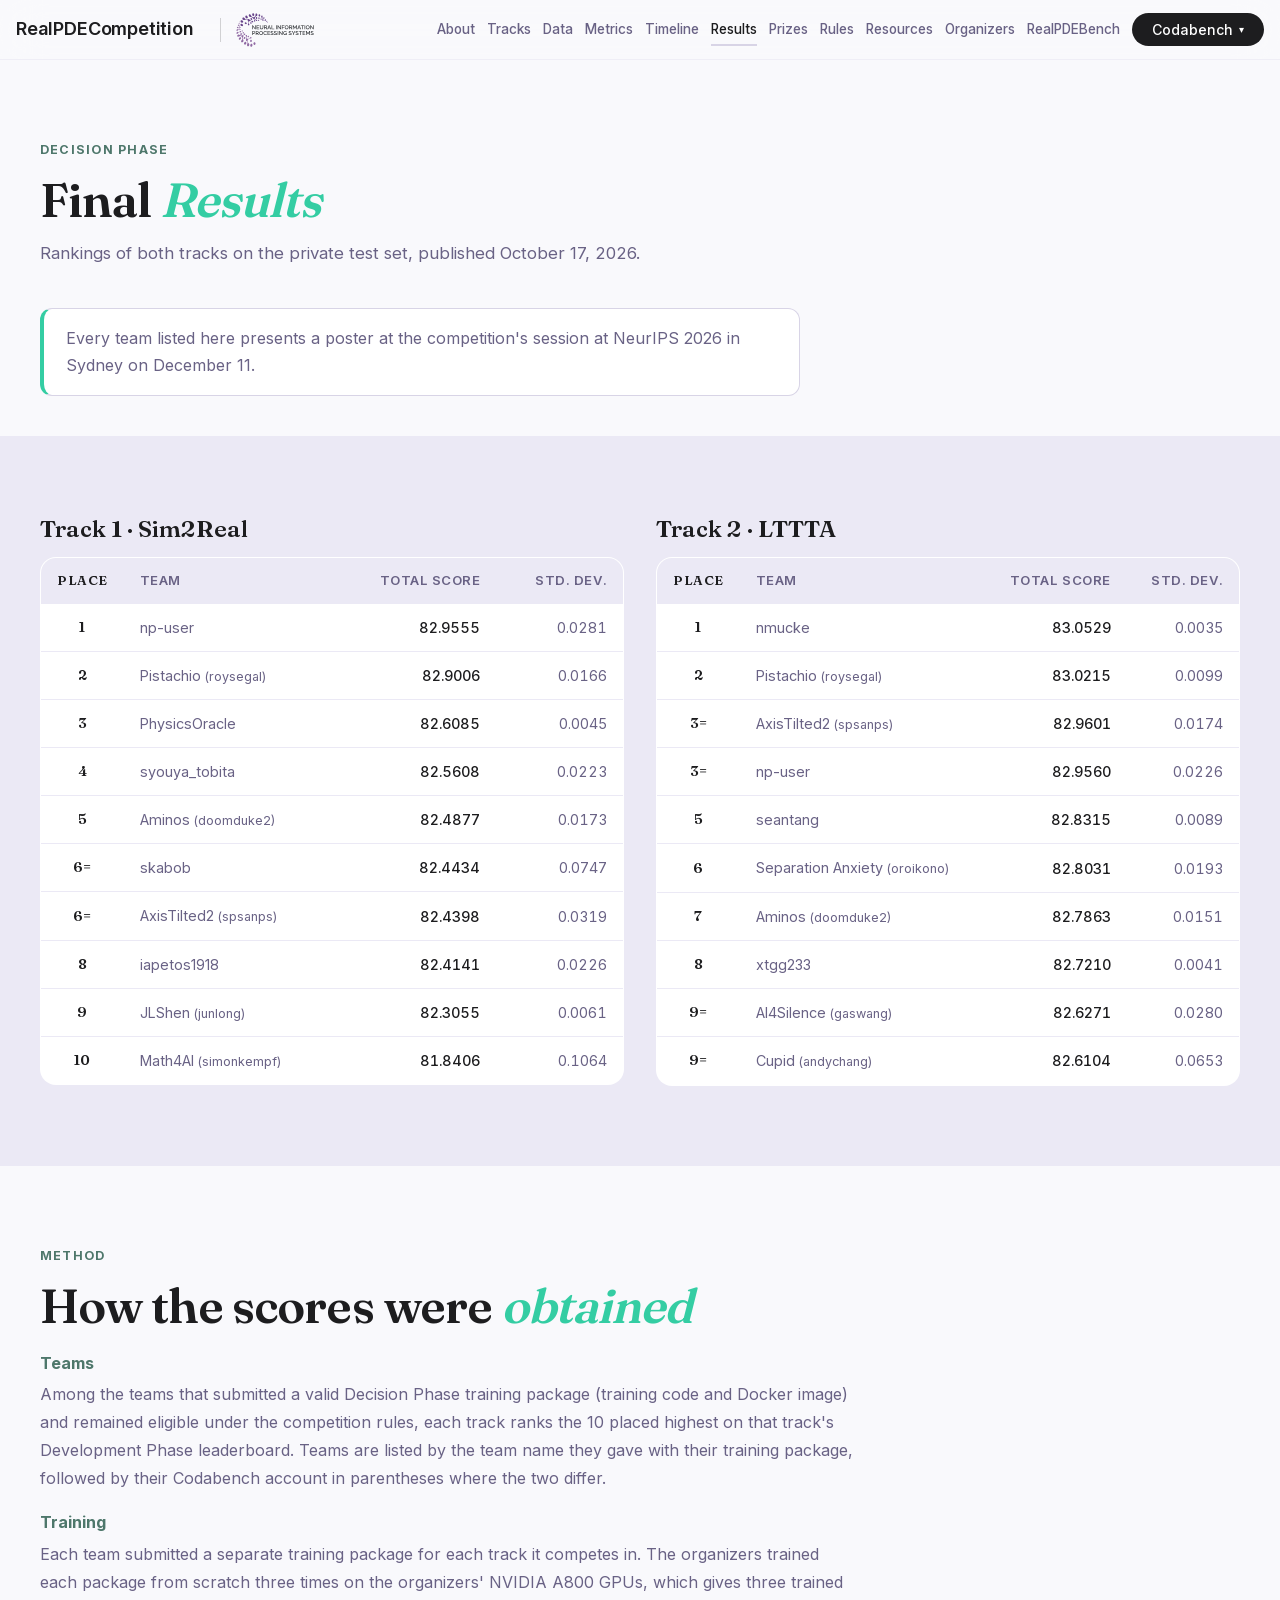
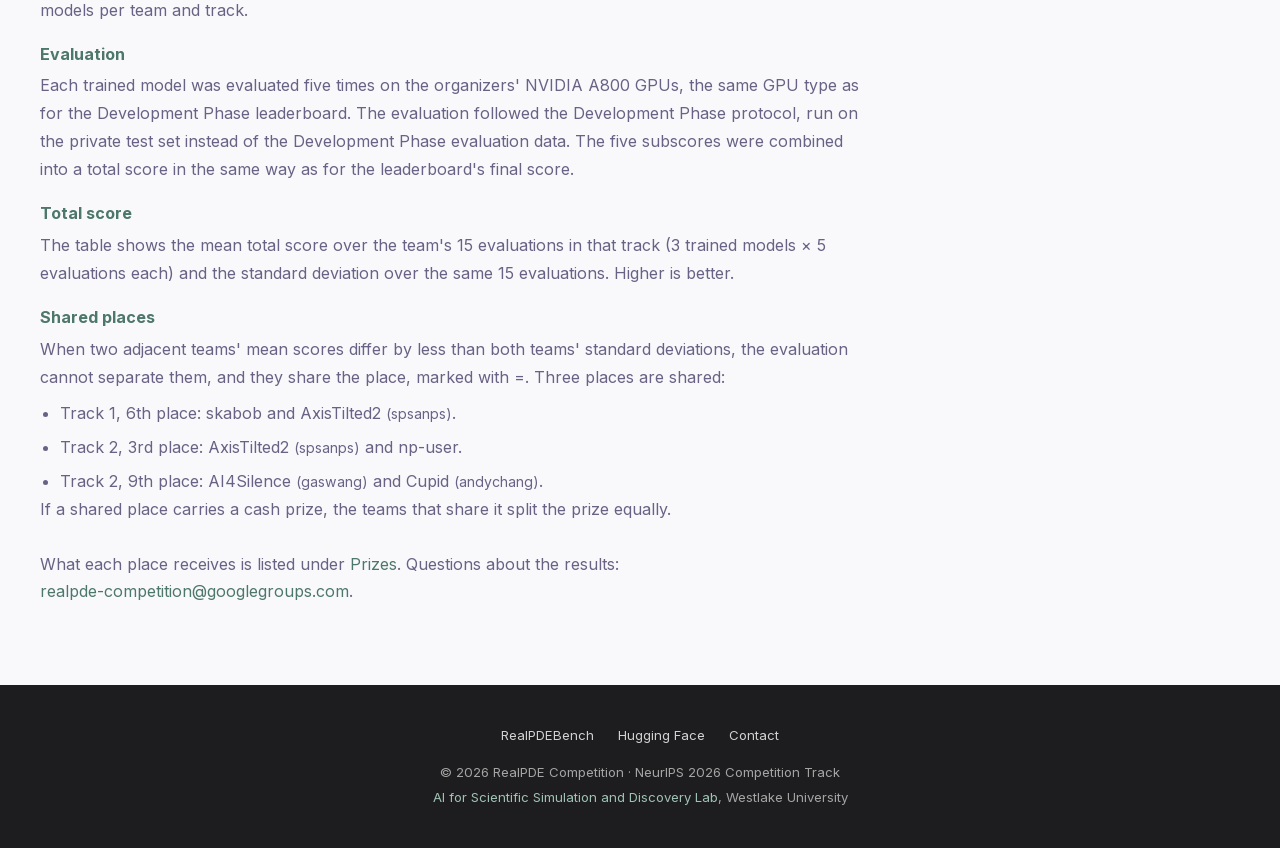
==== commit 15976800: "results: a cash prize for a shared place is split equally between the teams that share it" ====
--- a/results.html
+++ b/results.html
@@ -142,6 +142,7 @@
           <li>Track 2, 3rd place: AxisTilted2 <span class="results-acct">(spsanps)</span> and np-user.</li>
           <li>Track 2, 9th place: AI4Silence <span class="results-acct">(gaswang)</span> and Cupid <span class="results-acct">(andychang)</span>.</li>
         </ul>
+        If a shared place carries a cash prize, the teams that share it split the prize equally.
       </dd>
     </dl>
     <p class="results-foot">What each place receives is listed under <a href="./#prizes">Prizes</a>. Questions about the results: <a href="mailto:realpde-competition@googlegroups.com">realpde-competition@googlegroups.com</a>.</p>
